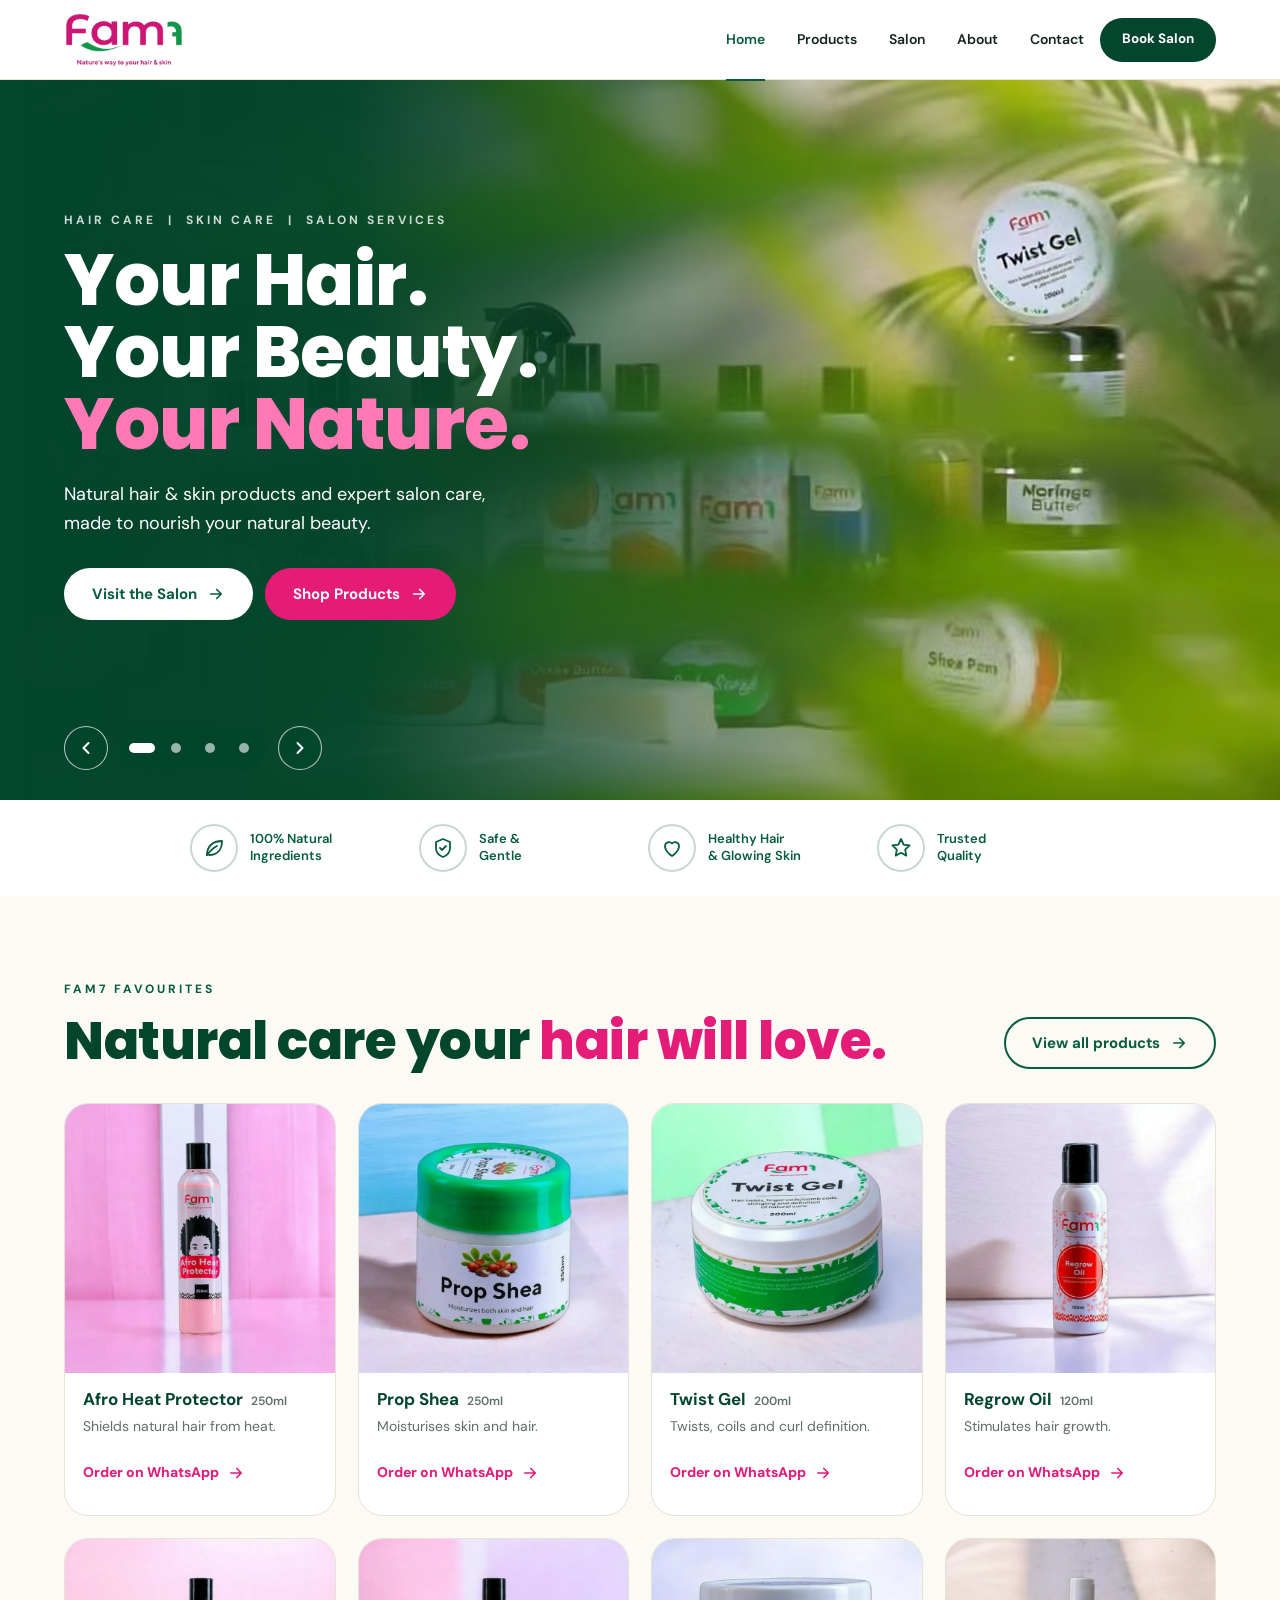
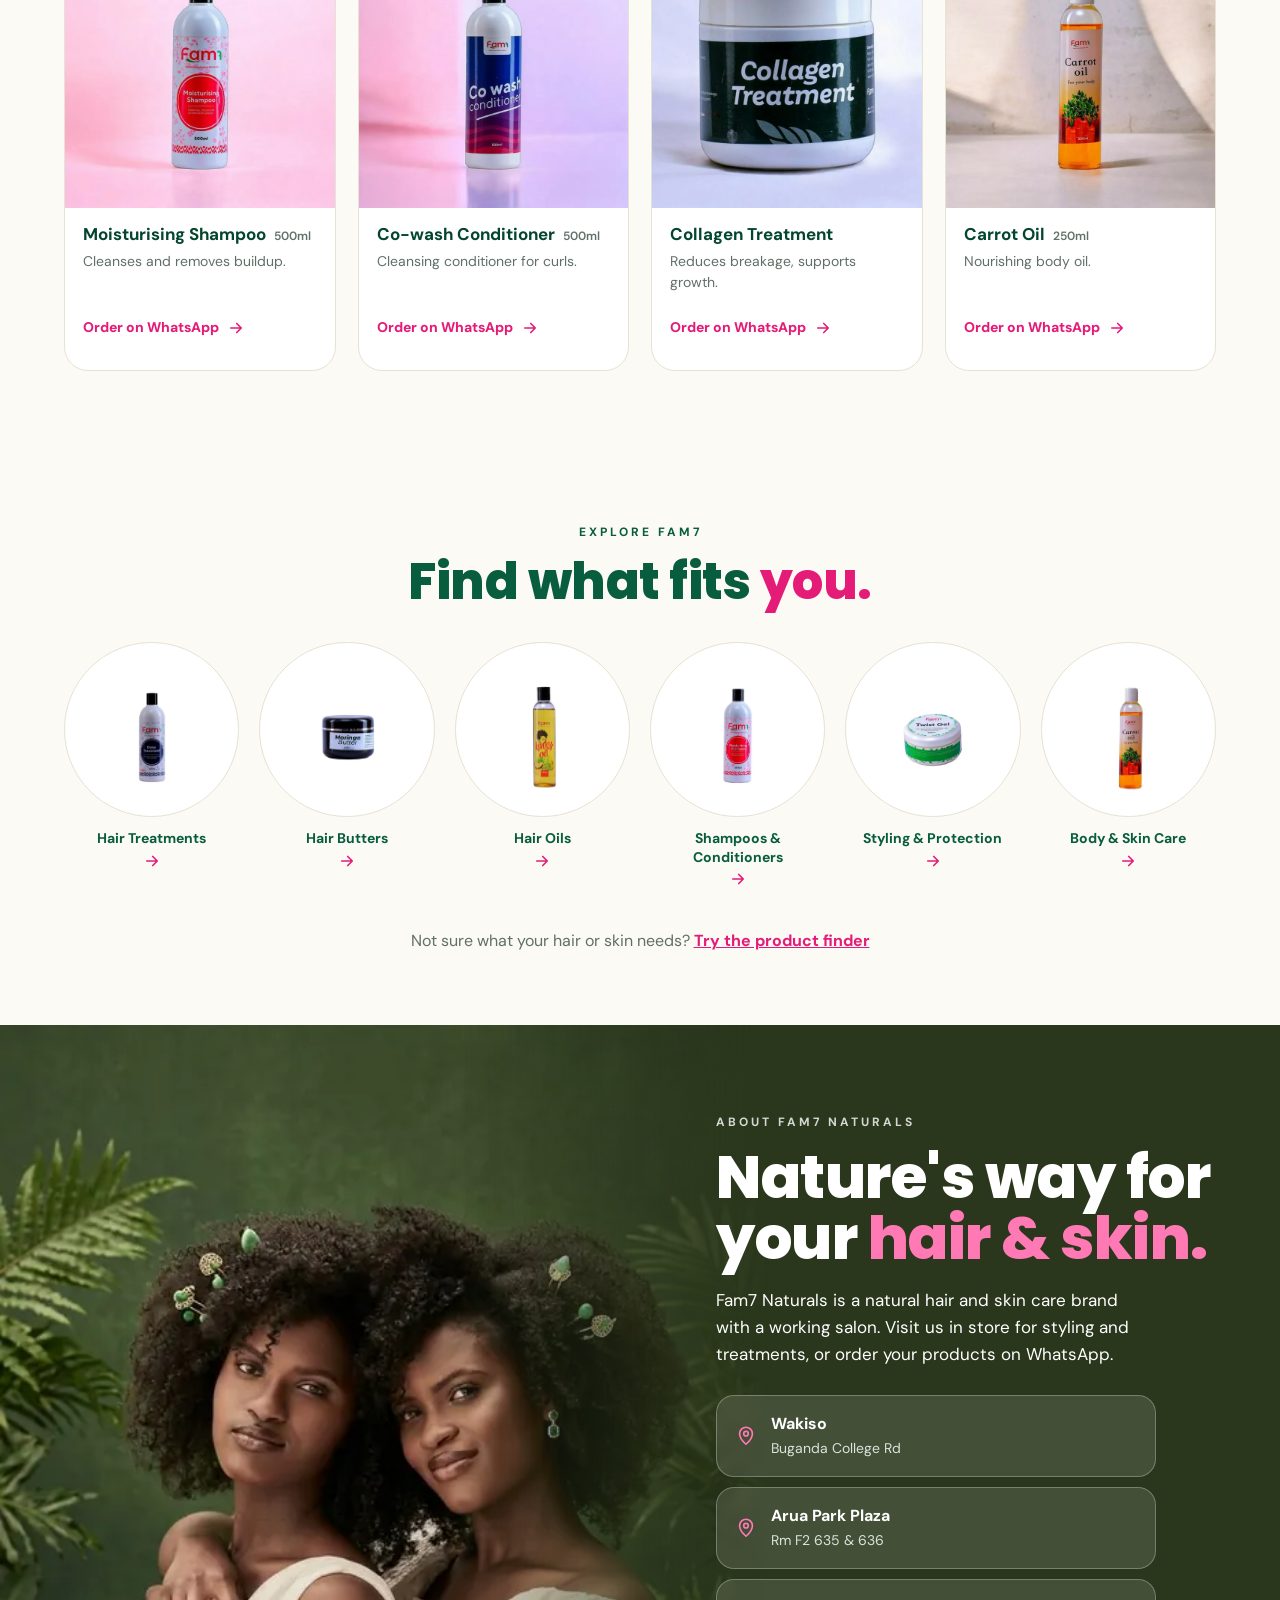
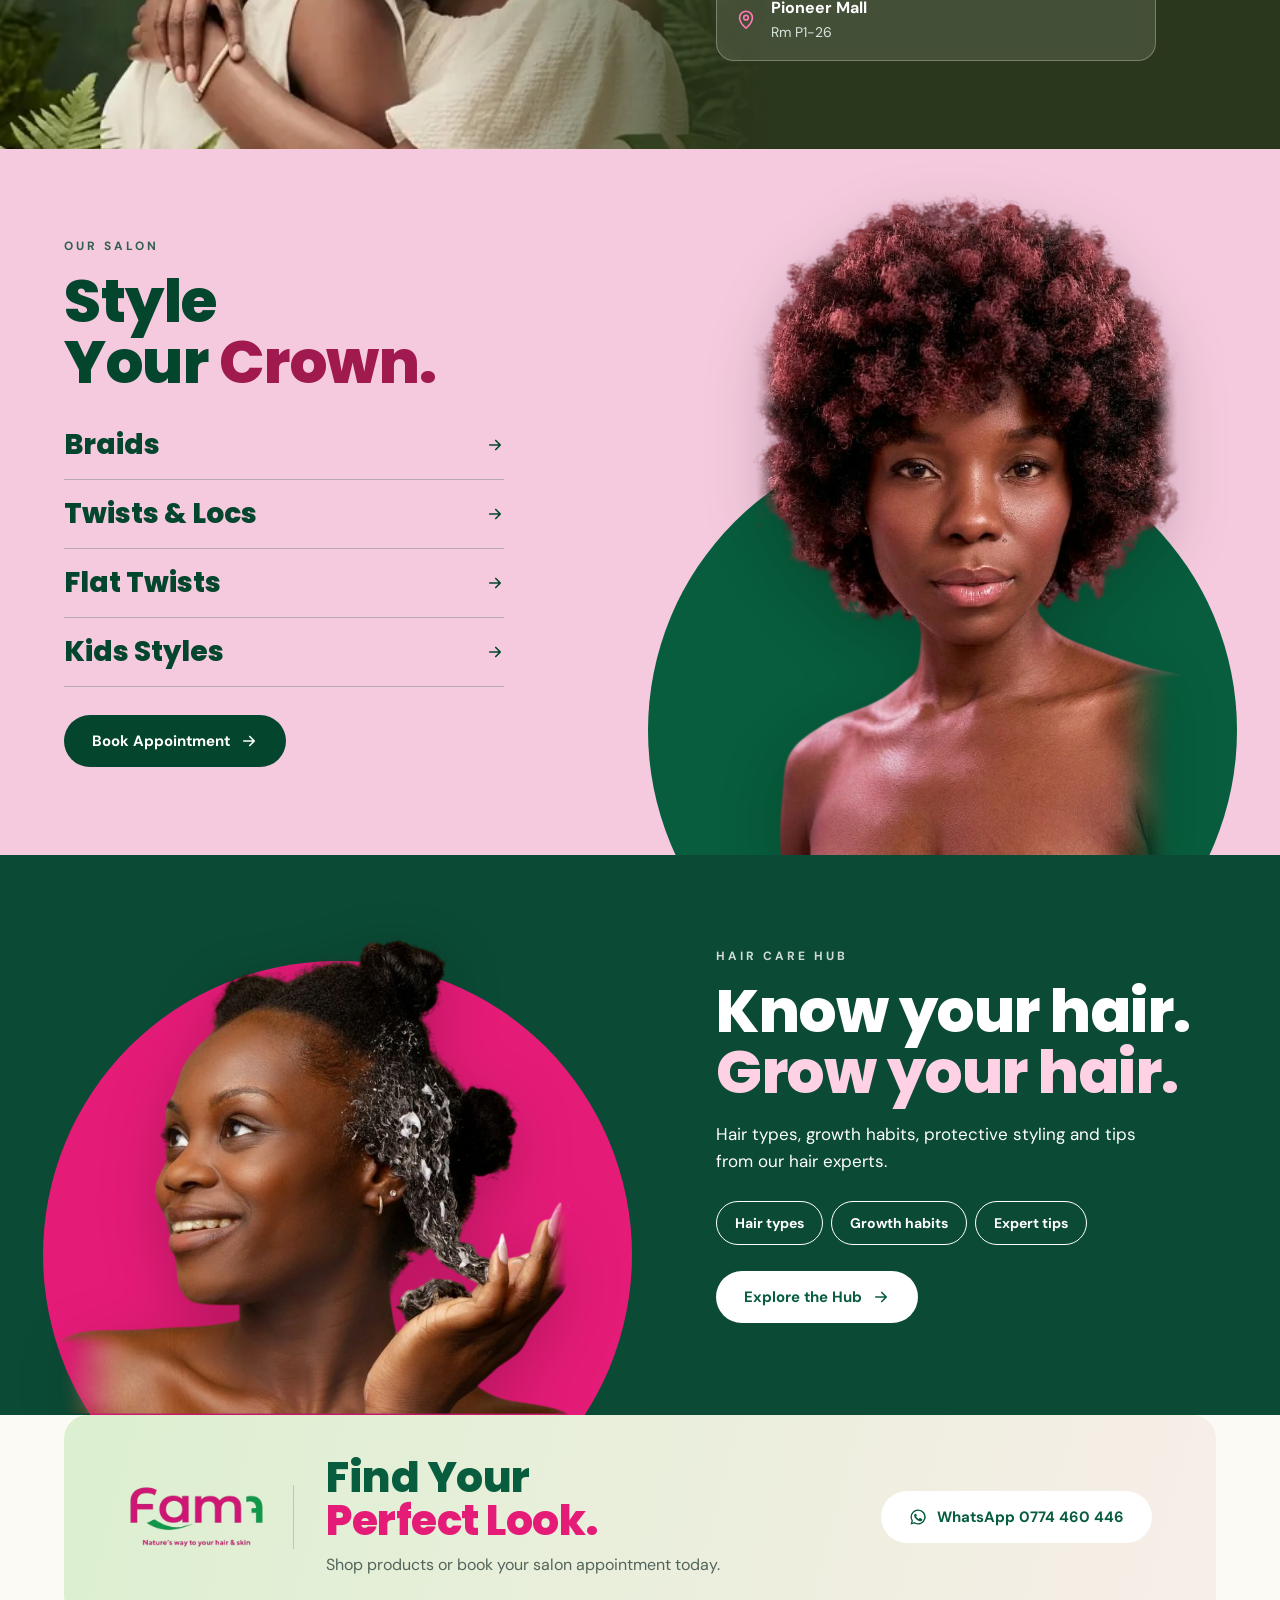
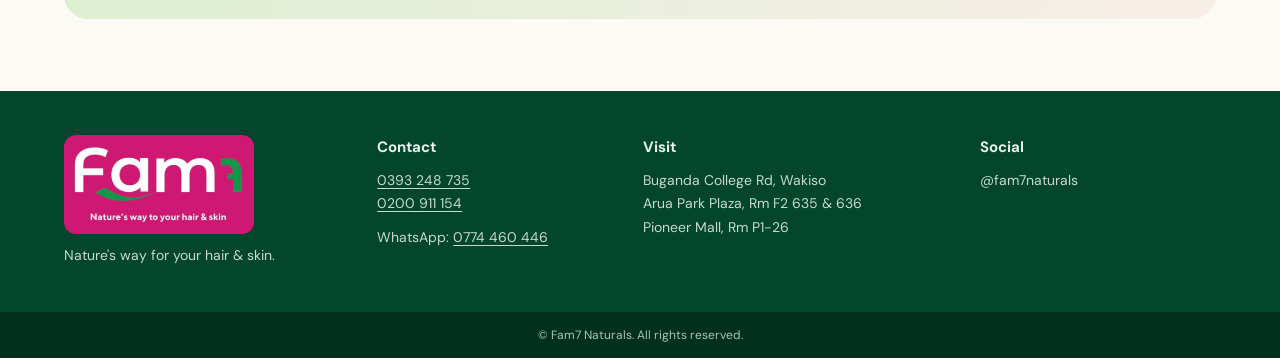
==== index.html @ 5c73b8ef "initial commit" ====
<!DOCTYPE html>
<html lang="en">
<head>
  <meta charset="UTF-8">
  <meta name="viewport" content="width=device-width, initial-scale=1">
  <meta name="description" content="Fam7 Naturals — natural hair and skin care products and expert salon services in Wakiso and Arua.">
  <meta name="theme-color" content="#075d3d">
  <title>Fam7 Naturals | Nature's way for your hair & skin</title>
  <link rel="icon" type="image/png" href="favicon.png">
  <link rel="apple-touch-icon" href="favicon.png">
  <link rel="preconnect" href="https://fonts.googleapis.com">
  <link rel="preconnect" href="https://fonts.gstatic.com" crossorigin>
  <link href="https://fonts.googleapis.com/css2?family=DM+Sans:wght@400;500;600;700&family=Poppins:wght@700;800&display=swap" rel="stylesheet">
  <link rel="stylesheet" href="style.css">
</head>
<body>
<header class="site-header">
  <a href="index.html" class="logo" aria-label="Fam7 Naturals home"><img src="logo.png" alt="Fam7 Naturals" class="header-logo-img" width="120" height="56"></a>
  <nav class="desktop-nav" aria-label="Main navigation"><a href="index.html" class="active" aria-current="page">Home</a><a href="products.html">Products</a><a href="index.html#salon">Salon</a><a href="index.html#about">About</a><a href="index.html#contact">Contact</a></nav>
  <div class="header-actions">
    <a href="https://wa.me/256774460446?text=Hello%20Fam7%20Naturals%2C%20I%20would%20like%20to%20book%20a%20salon%20appointment." class="btn btn-deep btn-sm book-btn" target="_blank" rel="noopener">Book Salon</a>
    <button class="menu-btn" id="menuBtn" aria-label="Open menu" aria-expanded="false" aria-controls="mobileNav"><span class="i-menu"><svg viewBox="0 0 24 24" width="26" height="26" fill="none" stroke="currentColor" stroke-width="2.2" stroke-linecap="round"><path d="M4 7h16M4 12h16M4 17h16"/></svg></span><span class="i-close"><svg viewBox="0 0 24 24" width="26" height="26" fill="none" stroke="currentColor" stroke-width="2.2" stroke-linecap="round"><path d="M6 6l12 12M18 6L6 18"/></svg></span></button>
  </div>
  <nav class="mobile-nav" id="mobileNav" aria-label="Mobile navigation" hidden><a href="index.html">Home</a><a href="products.html">Products</a><a href="index.html#salon">Salon</a><a href="index.html#about">About</a><a href="index.html#contact">Contact</a><a href="https://wa.me/256774460446?text=Hello%20Fam7%20Naturals%2C%20I%20would%20like%20to%20book%20a%20salon%20appointment." class="mobile-book" target="_blank" rel="noopener">Book an Appointment</a></nav>
</header>
<main>
  <section class="hero" id="home" aria-roledescription="carousel" aria-label="Fam7 Naturals highlights">
    <div class="slides" id="slides">
      <article class="slide s-green is-on" role="group" aria-roledescription="slide" aria-label="1 of 4: The Fam7 range">
        <div class="slide-copy"><p class="eyebrow">HAIR CARE &nbsp;|&nbsp; SKIN CARE &nbsp;|&nbsp; SALON SERVICES</p><h1>Your Hair.<br>Your Beauty.<br><em>Your Nature.</em></h1><p class="slide-text">Natural hair &amp; skin products and expert salon care, made to nourish your natural beauty.</p><div class="cta-row"><a href="#salon" class="btn btn-white">Visit the Salon <svg viewBox="0 0 24 24" width="18" height="18" fill="none" stroke="currentColor" stroke-width="2.2" stroke-linecap="round" stroke-linejoin="round"><path d="M5 12h14M13 6l6 6-6 6"/></svg></a><a href="products.html" class="btn btn-pink">Shop Products <svg viewBox="0 0 24 24" width="18" height="18" fill="none" stroke="currentColor" stroke-width="2.2" stroke-linecap="round" stroke-linejoin="round"><path d="M5 12h14M13 6l6 6-6 6"/></svg></a></div></div>
        <div class="slide-media"><img class="slide-poster" src="assets/hero/hero-lineup-poster.webp" alt="The Fam7 Naturals product range" width="1280" height="732" fetchpriority="high"><video id="heroVideo" muted playsinline preload="none" aria-hidden="true"><source src="assets/hero/hero-lineup.webm" type="video/webm"><source src="assets/hero/hero-lineup.mp4" type="video/mp4"></video></div></article>
      <article class="slide s-pink cut" role="group" aria-roledescription="slide" aria-label="2 of 4: Hair Care" aria-hidden="true">
        <div class="slide-art"><span class="slide-shape"></span><img class="slide-cut" style="--ar:.657" src="assets/hero/cut-heat-protector.webp" alt="Model holding the Fam7 Afro Heat Protector" width="657" height="1000" loading="lazy"></div>
        <div class="slide-copy"><p class="eyebrow">HAIR CARE</p><h2>Protect<br>every <em>curl.</em></h2><p class="slide-text">Heat protection, moisture and shine for your natural hair.</p><div class="cta-row"><a href="products.html#afro-heat-protector" class="btn btn-deep">Shop Hair Care <svg viewBox="0 0 24 24" width="18" height="18" fill="none" stroke="currentColor" stroke-width="2.2" stroke-linecap="round" stroke-linejoin="round"><path d="M5 12h14M13 6l6 6-6 6"/></svg></a><a href="#salon" class="btn btn-ghost">Visit the Salon</a></div></div></article>
      <article class="slide s-photo cut" role="group" aria-roledescription="slide" aria-label="3 of 4: Hair butters and gels" aria-hidden="true">
        <div class="slide-media"><img src="assets/hero/photo-coils.webp" alt="Model with twists holding Fam7 Prop Shea and Twist Gel" width="900" height="1349" loading="lazy"></div>
        <div class="slide-copy"><p class="eyebrow">HAIR BUTTERS &amp; GELS</p><h2>Natural coil<br><em>hydration.</em></h2><p class="slide-text">Prop Shea and Twist Gel for soft, defined, moisturised coils.</p><div class="cta-row"><a href="products.html#hair-butters" class="btn btn-deep">Shop Hair Butters <svg viewBox="0 0 24 24" width="18" height="18" fill="none" stroke="currentColor" stroke-width="2.2" stroke-linecap="round" stroke-linejoin="round"><path d="M5 12h14M13 6l6 6-6 6"/></svg></a><a href="products.html#finder" class="btn btn-ghost">Product Finder</a></div></div></article>
      <article class="slide s-berry cut" role="group" aria-roledescription="slide" aria-label="4 of 4: Salon services" aria-hidden="true">
        <div class="slide-art"><span class="slide-shape"></span><img class="slide-cut" style="--ar:.694" src="assets/hero/cut-braids.webp" alt="Model with beaded box braids" width="694" height="1000" loading="lazy"></div>
        <div class="slide-copy"><p class="eyebrow">SALON SERVICES</p><h2>Braids made<br>to turn <em>heads.</em></h2><p class="slide-text">Protective styles for every hair type, including styles for kids.</p><div class="cta-row"><a href="https://wa.me/256774460446?text=Hello%20Fam7%20Naturals%2C%20I%20would%20like%20to%20book%20a%20salon%20appointment." class="btn btn-white" target="_blank" rel="noopener">Book Appointment <svg viewBox="0 0 24 24" width="18" height="18" fill="none" stroke="currentColor" stroke-width="2.2" stroke-linecap="round" stroke-linejoin="round"><path d="M5 12h14M13 6l6 6-6 6"/></svg></a><a href="#salon" class="btn btn-ghost">See Services</a></div></div></article>
    </div>
    <div class="hero-ui">
      <button class="hero-arrow" id="heroPrev" aria-label="Previous slide"><svg viewBox="0 0 24 24" width="20" height="20" fill="none" stroke="currentColor" stroke-width="2.4" stroke-linecap="round" stroke-linejoin="round"><path d="M15 6l-6 6 6 6"/></svg></button>
      <div class="hero-dots" id="heroDots"></div>
      <button class="hero-arrow" id="heroNext" aria-label="Next slide"><svg viewBox="0 0 24 24" width="20" height="20" fill="none" stroke="currentColor" stroke-width="2.4" stroke-linecap="round" stroke-linejoin="round"><path d="M9 6l6 6-6 6"/></svg></button>
    </div>
  </section>

  <section class="trust-strip" aria-label="Why Fam7"><div class="trust-row">
        <div><span><svg viewBox="0 0 24 24" width="24" height="24" fill="none" stroke="currentColor" stroke-width="1.8" stroke-linecap="round" stroke-linejoin="round"><path d="M5 19c0-8 5-14 15-14 0 9-5 14-13 14"/><path d="M5 19c3-4 6-7 10-9"/></svg></span><small>100% Natural<br>Ingredients</small></div>
        <div><span><svg viewBox="0 0 24 24" width="24" height="24" fill="none" stroke="currentColor" stroke-width="1.8" stroke-linecap="round" stroke-linejoin="round"><path d="M12 3l7 3v6c0 4.500-3 7.500-7 9-4-1.500-7-4.500-7-9V6z"/><path d="M9 12l2 2 4-4"/></svg></span><small>Safe &amp;<br>Gentle</small></div>
        <div><span><svg viewBox="0 0 24 24" width="24" height="24" fill="none" stroke="currentColor" stroke-width="1.8" stroke-linecap="round" stroke-linejoin="round"><path d="M12 20s-7-4.500-7-10a4 4 0 0 1 7-2.500A4 4 0 0 1 19 10c0 5.500-7 10-7 10z"/></svg></span><small>Healthy Hair<br>&amp; Glowing Skin</small></div>
        <div><span><svg viewBox="0 0 24 24" width="24" height="24" fill="none" stroke="currentColor" stroke-width="1.8" stroke-linecap="round" stroke-linejoin="round"><path d="M12 3l2.600 5.600 6 .8-4.400 4.200 1.100 6L12 16.700 6.700 19.600l1.100-6L3.400 9.400l6-.8z"/></svg></span><small>Trusted<br>Quality</small></div>
      </div></section>

  <section class="favs" id="favourites" aria-label="Fam7 favourites">
    <div class="favs-head"><div><p class="eyebrow">FAM7 FAVOURITES</p><h2>Natural care your <em>hair will love.</em></h2></div><a class="btn btn-outline" href="products.html">View all products <svg viewBox="0 0 24 24" width="18" height="18" fill="none" stroke="currentColor" stroke-width="2.2" stroke-linecap="round" stroke-linejoin="round"><path d="M5 12h14M13 6l6 6-6 6"/></svg></a></div>
    <div class="fav-grid"><article class="fav"><a class="fav-img" href="products.html#afro-heat-protector"><img src="assets/shop/heat-protector.webp" alt="Afro Heat Protector" width="720" height="720" loading="lazy"></a><div class="fav-body"><h3>Afro Heat Protector <small>250ml</small></h3><p>Shields natural hair from heat.</p><a class="fav-order" href="https://wa.me/256774460446?text=Hello%20Fam7%20Naturals%2C%20I%20would%20like%20to%20order%20the%20Afro%20Heat%20Protector." target="_blank" rel="noopener">Order on WhatsApp <svg viewBox="0 0 24 24" width="18" height="18" fill="none" stroke="currentColor" stroke-width="2.2" stroke-linecap="round" stroke-linejoin="round"><path d="M5 12h14M13 6l6 6-6 6"/></svg></a></div></article><article class="fav"><a class="fav-img" href="products.html#prop-shea"><img src="assets/shop/prop-shea.webp" alt="Prop Shea" width="720" height="720" loading="lazy"></a><div class="fav-body"><h3>Prop Shea <small>250ml</small></h3><p>Moisturises skin and hair.</p><a class="fav-order" href="https://wa.me/256774460446?text=Hello%20Fam7%20Naturals%2C%20I%20would%20like%20to%20order%20the%20Prop%20Shea." target="_blank" rel="noopener">Order on WhatsApp <svg viewBox="0 0 24 24" width="18" height="18" fill="none" stroke="currentColor" stroke-width="2.2" stroke-linecap="round" stroke-linejoin="round"><path d="M5 12h14M13 6l6 6-6 6"/></svg></a></div></article><article class="fav"><a class="fav-img" href="products.html#twist-gel"><img src="assets/shop/twist-gel.webp" alt="Twist Gel" width="720" height="720" loading="lazy"></a><div class="fav-body"><h3>Twist Gel <small>200ml</small></h3><p>Twists, coils and curl definition.</p><a class="fav-order" href="https://wa.me/256774460446?text=Hello%20Fam7%20Naturals%2C%20I%20would%20like%20to%20order%20the%20Twist%20Gel." target="_blank" rel="noopener">Order on WhatsApp <svg viewBox="0 0 24 24" width="18" height="18" fill="none" stroke="currentColor" stroke-width="2.2" stroke-linecap="round" stroke-linejoin="round"><path d="M5 12h14M13 6l6 6-6 6"/></svg></a></div></article><article class="fav"><a class="fav-img" href="products.html#regrow-oil"><img src="assets/shop/regrow-oil.webp" alt="Regrow Oil" width="720" height="720" loading="lazy"></a><div class="fav-body"><h3>Regrow Oil <small>120ml</small></h3><p>Stimulates hair growth.</p><a class="fav-order" href="https://wa.me/256774460446?text=Hello%20Fam7%20Naturals%2C%20I%20would%20like%20to%20order%20the%20Regrow%20Oil." target="_blank" rel="noopener">Order on WhatsApp <svg viewBox="0 0 24 24" width="18" height="18" fill="none" stroke="currentColor" stroke-width="2.2" stroke-linecap="round" stroke-linejoin="round"><path d="M5 12h14M13 6l6 6-6 6"/></svg></a></div></article><article class="fav"><a class="fav-img" href="products.html#moisturising-shampoo"><img src="assets/shop/moisturising-shampoo.webp" alt="Moisturising Shampoo" width="720" height="720" loading="lazy"></a><div class="fav-body"><h3>Moisturising Shampoo <small>500ml</small></h3><p>Cleanses and removes buildup.</p><a class="fav-order" href="https://wa.me/256774460446?text=Hello%20Fam7%20Naturals%2C%20I%20would%20like%20to%20order%20the%20Moisturising%20Shampoo." target="_blank" rel="noopener">Order on WhatsApp <svg viewBox="0 0 24 24" width="18" height="18" fill="none" stroke="currentColor" stroke-width="2.2" stroke-linecap="round" stroke-linejoin="round"><path d="M5 12h14M13 6l6 6-6 6"/></svg></a></div></article><article class="fav"><a class="fav-img" href="products.html#cowash-conditioner"><img src="assets/shop/cowash-conditioner.webp" alt="Co-wash Conditioner" width="720" height="720" loading="lazy"></a><div class="fav-body"><h3>Co-wash Conditioner <small>500ml</small></h3><p>Cleansing conditioner for curls.</p><a class="fav-order" href="https://wa.me/256774460446?text=Hello%20Fam7%20Naturals%2C%20I%20would%20like%20to%20order%20the%20Co-wash%20Conditioner." target="_blank" rel="noopener">Order on WhatsApp <svg viewBox="0 0 24 24" width="18" height="18" fill="none" stroke="currentColor" stroke-width="2.2" stroke-linecap="round" stroke-linejoin="round"><path d="M5 12h14M13 6l6 6-6 6"/></svg></a></div></article><article class="fav"><a class="fav-img" href="products.html#collagen-treatment"><img src="assets/shop/collagen-treatment.webp" alt="Collagen Treatment" width="720" height="720" loading="lazy"></a><div class="fav-body"><h3>Collagen Treatment</h3><p>Reduces breakage, supports growth.</p><a class="fav-order" href="https://wa.me/256774460446?text=Hello%20Fam7%20Naturals%2C%20I%20would%20like%20to%20order%20the%20Collagen%20Treatment." target="_blank" rel="noopener">Order on WhatsApp <svg viewBox="0 0 24 24" width="18" height="18" fill="none" stroke="currentColor" stroke-width="2.2" stroke-linecap="round" stroke-linejoin="round"><path d="M5 12h14M13 6l6 6-6 6"/></svg></a></div></article><article class="fav"><a class="fav-img" href="products.html#carrot-oil"><img src="assets/shop/carrot-oil.webp" alt="Carrot Oil" width="720" height="720" loading="lazy"></a><div class="fav-body"><h3>Carrot Oil <small>250ml</small></h3><p>Nourishing body oil.</p><a class="fav-order" href="https://wa.me/256774460446?text=Hello%20Fam7%20Naturals%2C%20I%20would%20like%20to%20order%20the%20Carrot%20Oil." target="_blank" rel="noopener">Order on WhatsApp <svg viewBox="0 0 24 24" width="18" height="18" fill="none" stroke="currentColor" stroke-width="2.2" stroke-linecap="round" stroke-linejoin="round"><path d="M5 12h14M13 6l6 6-6 6"/></svg></a></div></article></div>
  </section>

  <section class="categories section" id="categories">
    <div class="section-heading">
      <p class="eyebrow">EXPLORE FAM7</p>
      <h2>Find what fits <em>you.</em></h2>
    </div>
    <div class="category-grid"><a class="category-card" href="products.html#hair-treatments"><span class="cat-img"><img src="assets/products/deep-treatment.webp" alt="" loading="lazy" width="200" height="200"></span><span class="cat-name">Hair Treatments</span><b><svg viewBox="0 0 24 24" width="18" height="18" fill="none" stroke="currentColor" stroke-width="2.2" stroke-linecap="round" stroke-linejoin="round"><path d="M5 12h14M13 6l6 6-6 6"/></svg></b></a><a class="category-card" href="products.html#hair-butters"><span class="cat-img"><img src="assets/products/moringa-butter.webp" alt="" loading="lazy" width="200" height="200"></span><span class="cat-name">Hair Butters</span><b><svg viewBox="0 0 24 24" width="18" height="18" fill="none" stroke="currentColor" stroke-width="2.2" stroke-linecap="round" stroke-linejoin="round"><path d="M5 12h14M13 6l6 6-6 6"/></svg></b></a><a class="category-card" href="products.html#hair-oils"><span class="cat-img"><img src="assets/products/kinky-oil.webp" alt="" loading="lazy" width="200" height="200"></span><span class="cat-name">Hair Oils</span><b><svg viewBox="0 0 24 24" width="18" height="18" fill="none" stroke="currentColor" stroke-width="2.2" stroke-linecap="round" stroke-linejoin="round"><path d="M5 12h14M13 6l6 6-6 6"/></svg></b></a><a class="category-card" href="products.html#hair-wash"><span class="cat-img"><img src="assets/products/moisturising-shampoo.webp" alt="" loading="lazy" width="200" height="200"></span><span class="cat-name">Shampoos &amp; Conditioners</span><b><svg viewBox="0 0 24 24" width="18" height="18" fill="none" stroke="currentColor" stroke-width="2.2" stroke-linecap="round" stroke-linejoin="round"><path d="M5 12h14M13 6l6 6-6 6"/></svg></b></a><a class="category-card" href="products.html#hair-styling"><span class="cat-img"><img src="assets/products/twist-gel.webp" alt="" loading="lazy" width="200" height="200"></span><span class="cat-name">Styling &amp; Protection</span><b><svg viewBox="0 0 24 24" width="18" height="18" fill="none" stroke="currentColor" stroke-width="2.2" stroke-linecap="round" stroke-linejoin="round"><path d="M5 12h14M13 6l6 6-6 6"/></svg></b></a><a class="category-card" href="products.html#skin"><span class="cat-img"><img src="assets/products/carrot-oil.webp" alt="" loading="lazy" width="200" height="200"></span><span class="cat-name">Body &amp; Skin Care</span><b><svg viewBox="0 0 24 24" width="18" height="18" fill="none" stroke="currentColor" stroke-width="2.2" stroke-linecap="round" stroke-linejoin="round"><path d="M5 12h14M13 6l6 6-6 6"/></svg></b></a></div>
    <p class="finder-hint">Not sure what your hair or skin needs? <a href="products.html#finder">Try the product finder</a></p>
  </section>

  <section class="band flip b-about" id="about" aria-label="About Fam7">
    <img class="band-img" src="assets/photos/twins-ferns.webp" alt="Two models among green leaves" width="560" height="918" loading="lazy">
    <div class="band-copy"><p class="eyebrow">ABOUT FAM7 NATURALS</p><h2>Nature's way for your <em>hair &amp; skin.</em></h2><p>Fam7 Naturals is a natural hair and skin care brand with a working salon. Visit us in store for styling and treatments, or order your products on WhatsApp.</p>
      <div class="branches on-dark" id="locations"><div class="branch"><i><svg viewBox="0 0 24 24" width="22" height="22" fill="none" stroke="currentColor" stroke-width="1.8" stroke-linecap="round" stroke-linejoin="round"><path d="M12 21s7-6.100 7-11.500A7 7 0 0 0 5 9.500C5 14.900 12 21 12 21z"/><circle cx="12" cy="9.500" r="2.500"/></svg></i><div><strong>Wakiso</strong><span>Buganda College Rd</span></div></div><div class="branch"><i><svg viewBox="0 0 24 24" width="22" height="22" fill="none" stroke="currentColor" stroke-width="1.8" stroke-linecap="round" stroke-linejoin="round"><path d="M12 21s7-6.100 7-11.500A7 7 0 0 0 5 9.500C5 14.900 12 21 12 21z"/><circle cx="12" cy="9.500" r="2.500"/></svg></i><div><strong>Arua Park Plaza</strong><span>Rm F2 635 &amp; 636</span></div></div><div class="branch"><i><svg viewBox="0 0 24 24" width="22" height="22" fill="none" stroke="currentColor" stroke-width="1.8" stroke-linecap="round" stroke-linejoin="round"><path d="M12 21s7-6.100 7-11.500A7 7 0 0 0 5 9.500C5 14.900 12 21 12 21z"/><circle cx="12" cy="9.500" r="2.500"/></svg></i><div><strong>Pioneer Mall</strong><span>Rm P1-26</span></div></div></div></div>
  </section>

  <section class="band b-salon cutband" id="salon" aria-label="Salon services">
    <div class="band-art"><span class="band-shape" style="--shape:#075d3d"></span><img class="band-cut" src="assets/photos/cut-maroon-afro.webp" alt="Model with a coloured afro" width="577" height="900" loading="lazy"></div>
    <div class="band-copy"><p class="eyebrow">OUR SALON</p><h2>Style<br>Your <em>Crown.</em></h2>
      <ul class="salon-list"><li><a href="https://wa.me/256774460446?text=Hello%20Fam7%20Naturals%2C%20I%20would%20like%20to%20book%20braids." target="_blank" rel="noopener">Braids <svg viewBox="0 0 24 24" width="18" height="18" fill="none" stroke="currentColor" stroke-width="2.2" stroke-linecap="round" stroke-linejoin="round"><path d="M5 12h14M13 6l6 6-6 6"/></svg></a></li><li><a href="https://wa.me/256774460446?text=Hello%20Fam7%20Naturals%2C%20I%20would%20like%20to%20book%20twists%20or%20locs." target="_blank" rel="noopener">Twists &amp; Locs <svg viewBox="0 0 24 24" width="18" height="18" fill="none" stroke="currentColor" stroke-width="2.2" stroke-linecap="round" stroke-linejoin="round"><path d="M5 12h14M13 6l6 6-6 6"/></svg></a></li><li><a href="https://wa.me/256774460446?text=Hello%20Fam7%20Naturals%2C%20I%20would%20like%20to%20book%20flat%20twists." target="_blank" rel="noopener">Flat Twists <svg viewBox="0 0 24 24" width="18" height="18" fill="none" stroke="currentColor" stroke-width="2.2" stroke-linecap="round" stroke-linejoin="round"><path d="M5 12h14M13 6l6 6-6 6"/></svg></a></li><li><a href="https://wa.me/256774460446?text=Hello%20Fam7%20Naturals%2C%20I%20would%20like%20to%20book%20a%20kids%20style." target="_blank" rel="noopener">Kids Styles <svg viewBox="0 0 24 24" width="18" height="18" fill="none" stroke="currentColor" stroke-width="2.2" stroke-linecap="round" stroke-linejoin="round"><path d="M5 12h14M13 6l6 6-6 6"/></svg></a></li></ul>
      <a href="https://wa.me/256774460446?text=Hello%20Fam7%20Naturals%2C%20I%20would%20like%20to%20book%20a%20salon%20appointment." class="btn btn-deep" target="_blank" rel="noopener">Book Appointment <svg viewBox="0 0 24 24" width="18" height="18" fill="none" stroke="currentColor" stroke-width="2.2" stroke-linecap="round" stroke-linejoin="round"><path d="M5 12h14M13 6l6 6-6 6"/></svg></a></div>
  </section>

  <section class="band flip b-hub cutband" aria-label="Hair Care Hub">
    <div class="band-art"><span class="band-shape" style="--shape:#e51b78"></span><img class="band-cut" src="assets/photos/cut-foam.webp" alt="Model washing her natural hair" width="847" height="800" loading="lazy"></div>
    <div class="band-copy"><p class="eyebrow">HAIR CARE HUB</p><h2>Know your hair.<br><em>Grow your hair.</em></h2><p>Hair types, growth habits, protective styling and tips from our hair experts.</p>
      <div class="chips"><a href="hair-care-hub.html">Hair types</a><a href="hair-care-hub.html">Growth habits</a><a href="hair-care-hub.html">Expert tips</a></div>
      <a href="hair-care-hub.html" class="btn btn-white">Explore the Hub <svg viewBox="0 0 24 24" width="18" height="18" fill="none" stroke="currentColor" stroke-width="2.2" stroke-linecap="round" stroke-linejoin="round"><path d="M5 12h14M13 6l6 6-6 6"/></svg></a></div>
  </section>

  <section class="booking-banner" id="booking">
    <div class="banner-logo"><img src="logo.png" alt="Fam7 Naturals" class="banner-logo-img" loading="lazy" width="137" height="64"></div>
    <div class="banner-copy">
      <h2>Find Your<br><em>Perfect Look.</em></h2>
      <p>Shop products or book your salon appointment today.</p>
    </div>
    <a class="btn btn-white" href="https://wa.me/256774460446?text=Hello%20Fam7%20Naturals%2C%20I%20would%20like%20to%20order%20some%20products." target="_blank" rel="noopener"><svg viewBox="0 0 24 24" width="18" height="18" fill="currentColor"><path d="M12 2a10 10 0 0 0-8.6 15l-1.4 5 5.2-1.4A10 10 0 1 0 12 2zm0 18.2a8.2 8.2 0 0 1-4.2-1.2l-.3-.2-3 .8.8-2.9-.2-.3A8.2 8.2 0 1 1 12 20.200zm4.500-6.100c-.2-.1-1.500-.7-1.700-.8-.2-.1-.4-.1-.6.100l-.8 1c-.1.200-.3.200-.5.100a6.700 6.700 0 0 1-3.300-2.900c-.2-.4.200-.4.700-1.300.1-.2 0-.3 0-.5l-.8-1.800c-.2-.5-.4-.4-.6-.4h-.5a1 1 0 0 0-.7.300 3 3 0 0 0-.9 2.200 5.200 5.200 0 0 0 1.100 2.800 11.900 11.900 0 0 0 4.600 4c1.700.7 2.400.8 3.200.7a2.700 2.700 0 0 0 1.800-1.300 2.200 2.200 0 0 0 .2-1.300c-.1-.1-.3-.2-.5-.3z"/></svg> WhatsApp 0774 460 446</a>
  </section>
</main>
<footer id="contact">
  <div class="foot-brand">
    <img src="logo-pink.png" alt="Fam7 Naturals" class="footer-logo-img" width="211" height="110">
    <p>Nature's way for your hair &amp; skin.</p>
  </div>
  <div>
    <strong>Contact</strong>
    <p><a href="tel:+256393248735">0393 248 735</a><br><a href="tel:+256200911154">0200 911 154</a></p>
    <p>WhatsApp: <a href="https://wa.me/256774460446?text=Hello%20Fam7%20Naturals%2C%20I%20would%20like%20to%20order%20some%20products." target="_blank" rel="noopener">0774 460 446</a></p>
  </div>
  <div>
    <strong>Visit</strong>
    <p>Buganda College Rd, Wakiso<br>Arua Park Plaza, Rm F2 635 &amp; 636<br>Pioneer Mall, Rm P1-26</p>
  </div>
  <div>
    <strong>Social</strong>
    <p>@fam7naturals</p>
  </div>
</footer>
<div class="copy">&copy; Fam7 Naturals. All rights reserved.</div>
<script src="script.js"></script>
</body>
</html>
---- style.css ----
:root{
  --green:#075d3d;--deep:#03452d;--pink:#e51b78;--cream:#fbfaf4;--soft:#f1eee3;
  --text:#14251e;--muted:#617067;--white:#fff;--line:#e6e2d4;
  --radius:24px;--hdr:80px;--pad:5%;
}
*,*::before,*::after{box-sizing:border-box;margin:0;padding:0}
html{-webkit-text-size-adjust:100%;text-size-adjust:100%;overflow-x:hidden;scroll-padding-top:calc(var(--hdr) + 12px)}
body{font-family:"DM Sans",system-ui,-apple-system,"Segoe UI",Roboto,sans-serif;background:var(--cream);color:var(--text);line-height:1.5;overflow-x:hidden;min-width:320px;width:100%}
img{display:block;max-width:100%;height:auto}
a{text-decoration:none;color:inherit}
button,input{font:inherit;color:inherit}
[hidden]{display:none!important}
h1,h2,h3{overflow-wrap:break-word}

/* Header */
.site-header{height:var(--hdr);background:#fff;display:flex;align-items:center;justify-content:space-between;gap:16px;padding:0 var(--pad);position:sticky;top:0;z-index:50;border-bottom:1px solid var(--line)}
.logo{display:flex;align-items:center;flex-shrink:0}
.header-logo-img{height:56px;width:auto;max-width:none}
.desktop-nav{display:flex;gap:32px;margin-left:auto}
.desktop-nav a{font-size:14px;font-weight:600;line-height:var(--hdr);border-bottom:2px solid transparent}
.desktop-nav a:hover,.desktop-nav a.active{border-color:var(--green);color:var(--green)}
.header-actions{display:flex;align-items:center;gap:12px}
.menu-btn{display:none;border:0;background:none;cursor:pointer;width:44px;height:44px;place-items:center;color:var(--deep)}
.menu-btn .i-close{display:none}
.menu-btn[aria-expanded="true"] .i-close{display:block}
.menu-btn[aria-expanded="true"] .i-menu{display:none}
.mobile-nav{position:absolute;top:100%;left:0;right:0;background:#fff;flex-direction:column;padding:8px 20px 20px;border-bottom:1px solid var(--line);box-shadow:0 14px 24px rgba(0,0,0,.08)}
.mobile-nav:not([hidden]){display:flex}
.mobile-nav a{padding:15px 4px;border-bottom:1px solid #eee;font-weight:600}
.mobile-nav .mobile-book{color:#fff;background:var(--deep);text-align:center;border-radius:999px;margin-top:14px;border:0}

/* Buttons (one system, used everywhere) */
.btn{display:inline-flex;align-items:center;justify-content:center;gap:10px;min-height:52px;padding:0 26px;border-radius:999px;font-weight:700;font-size:15px;line-height:1.2;border:2px solid transparent;cursor:pointer;text-align:center;white-space:nowrap}
.btn svg{flex-shrink:0}
.btn-sm{min-height:44px;padding:0 20px;font-size:13.5px}
.btn-pink{background:var(--pink);color:#fff}
.btn-deep{background:var(--deep);color:#fff}
.btn-white{background:#fff;color:var(--green)}
.btn-outline{border-color:var(--green);color:var(--green);background:transparent}
.btn-ghost{background:transparent;color:var(--green);border-color:var(--line)}
.btn-pink:hover{background:#cc1469}.btn-deep:hover{background:#022e1e}.btn-outline:hover{background:var(--green);color:#fff}.btn-ghost:hover{border-color:var(--green)}
.btn:focus-visible,.opt:focus-visible,.seg-btn:focus-visible,.cat-scroll a:focus-visible,a:focus-visible{outline:3px solid var(--pink);outline-offset:2px}

/* Type */
.eyebrow{font-size:12px;letter-spacing:3px;color:var(--green);font-weight:700;margin-bottom:16px}
h1,h2{font-family:"Poppins",system-ui,sans-serif;font-weight:800;line-height:1.02;letter-spacing:-.5px;color:var(--green)}
h1 em,h2 em{color:var(--pink);font-style:normal}
.pill{display:inline-block;padding:9px 16px;border-radius:999px;font-size:11px;font-weight:800;letter-spacing:1px}
.pill.pink{background:var(--pink);color:#fff}.pill.green{background:var(--green);color:#fff}

/* Hero */
.hero{display:grid;grid-template-columns:minmax(0,1fr) minmax(0,1fr);background:#f4f4e9}
.hero-copy{padding:72px var(--pad) 64px;display:flex;flex-direction:column;justify-content:center;min-width:0}
.hero h1{font-size:clamp(34px,10vw,70px)}
.hero-text{font-size:17px;line-height:1.6;max-width:520px;color:#45564d;margin:22px 0}
.trust-row{display:grid;grid-template-columns:repeat(4,minmax(0,1fr));gap:10px;max-width:440px;margin:6px 0 28px}
.trust-row div{text-align:center}
.trust-row span{width:50px;height:50px;border:2px solid #cbd7cd;border-radius:50%;display:grid;place-items:center;margin:0 auto 8px;color:var(--green)}
.trust-row small{font-size:11px;line-height:1.3;display:block;color:#496056}
.cta-row{display:flex;flex-wrap:wrap;gap:12px}
.hero-visual{position:relative;background:#dce8d5;display:grid;place-items:center;padding:48px 6%;min-height:460px;min-width:0}
.hero-visual>img{width:100%;max-width:560px;filter:drop-shadow(0 14px 18px rgba(3,69,45,.18))}
.hero-script{position:absolute;right:6%;top:9%;color:var(--deep);font-family:"Poppins",sans-serif;font-weight:800;font-size:28px;line-height:1.05;transform:rotate(-7deg)}

/* Sections */
.section{padding:72px var(--pad)}
.feature-grid{display:grid;grid-template-columns:minmax(0,1fr) minmax(0,1fr);gap:24px}
.feature-card{border-radius:var(--radius);overflow:hidden;display:grid;grid-template-columns:minmax(0,1fr) minmax(0,1fr);align-items:center;gap:20px;padding:40px;min-height:380px}
.product-feature{background:#e8efe0}.salon-feature{background:#efeae0}
.feature-card h2{font-size:clamp(32px,4vw,46px);margin:16px 0}
.feature-card p{color:#52645b;margin-bottom:22px}
.fc-text{min-width:0}
.fc-media img{width:100%;max-height:300px;object-fit:contain;border-radius:16px}
.services{list-style:none;display:flex;flex-wrap:wrap;gap:10px;align-content:center}
.services li{background:#fff;color:var(--green);font-weight:700;font-size:14px;padding:12px 18px;border-radius:999px;border:1px solid #e0dac8}
.section-heading{text-align:center;margin-bottom:34px}
.section-heading h2{font-size:clamp(32px,6vw,50px)}
.category-grid{display:grid;grid-template-columns:repeat(6,minmax(0,1fr));gap:20px}
.category-card{text-align:center;display:block}
.cat-img{display:block;aspect-ratio:1;border-radius:50%;background:#fff;border:1px solid var(--line);overflow:hidden;margin-bottom:12px}
.cat-img img{width:100%;height:100%;object-fit:contain;padding:8%}
.cat-name{display:block;font-weight:700;font-size:14px;color:var(--green);line-height:1.3}
.category-card b{display:inline-block;color:var(--pink);margin-top:4px}
.category-card:hover .cat-name{color:var(--pink)}
.finder-hint{text-align:center;margin-top:34px;color:var(--muted)}
.finder-hint a{color:var(--pink);font-weight:700;text-decoration:underline}
.about{display:grid;grid-template-columns:minmax(0,1.2fr) minmax(0,1fr);gap:40px;align-items:center;background:var(--soft)}
.about h2{font-size:clamp(30px,4.5vw,44px);margin-bottom:16px}
.about-box p:last-child{color:#52645b;max-width:520px}
.branches{display:grid;gap:12px}
.branch{display:flex;align-items:center;gap:14px;background:#fff;border-radius:18px;padding:16px 18px;border:1px solid var(--line)}
.branch i{color:var(--pink);display:grid;flex-shrink:0}
.branch strong{display:block;color:var(--green)}
.branch span{font-size:14px;color:var(--muted)}

/* Banner */
.booking-banner{margin:0 var(--pad) 72px;border-radius:var(--radius);padding:42px 5%;background:linear-gradient(105deg,#dcefd0,#f8eee8);display:grid;grid-template-columns:auto minmax(0,1fr) auto;align-items:center;gap:32px}
.about+.booking-banner{margin-top:72px}
.page-products .booking-banner{margin-top:24px}
.banner-logo{border-right:1px solid #b8c9ba;padding-right:28px}
.banner-logo-img{height:64px;width:auto;max-width:none}
.booking-banner h2{font-size:clamp(30px,4vw,42px)}
.booking-banner p{color:#52645b;margin-top:10px}

/* Footer */
footer{background:var(--deep);color:#e8f4eb;padding:44px var(--pad);display:grid;grid-template-columns:1.2fr 1fr 1.3fr 1fr;gap:30px}
footer strong{font-size:15px}
footer p{font-size:14px;opacity:.85;margin-top:10px;line-height:1.7}
footer a{text-decoration:underline;text-underline-offset:3px}
.footer-logo-img{height:auto;width:190px;max-width:100%;border-radius:12px}
.copy{background:#02301f;color:#a9c4b6;text-align:center;font-size:12px;padding:14px 20px}

/* Products page */
.page-banner{background:#f4f4e9;padding:56px var(--pad) 44px;text-align:center}
.page-banner h1{font-size:clamp(36px,9vw,58px)}
.page-banner>p:not(.eyebrow){max-width:560px;margin:16px auto 24px;color:#52645b}
.search{display:flex;align-items:center;gap:10px;background:#fff;border:2px solid var(--line);border-radius:999px;padding:0 20px;max-width:520px;margin:0 auto;min-height:54px}
.search:focus-within{border-color:var(--green)}
.search svg{color:var(--muted);flex-shrink:0}
.search input{flex:1;min-width:0;border:0;outline:0;background:transparent;font-size:16px}
.finder{padding:48px var(--pad) 8px}
.finder-in{background:var(--deep);color:#fff;border-radius:var(--radius);padding:40px;display:grid;grid-template-columns:minmax(0,.8fr) minmax(0,1.4fr);gap:36px}
.finder-head h2{color:#fff;font-size:clamp(28px,4vw,40px);margin:16px 0 12px}
.finder-head h2 em{color:#ff6fae}
.finder-head p{color:#cfe3d6}
.seg{display:inline-flex;background:rgba(255,255,255,.1);border-radius:999px;padding:4px;margin-bottom:20px}
.seg-btn{border:0;background:transparent;color:#fff;font-weight:700;padding:10px 26px;border-radius:999px;cursor:pointer;min-height:44px}
.seg-btn.is-on{background:#fff;color:var(--deep)}
.f-label{font-weight:700;margin:0 0 10px}
.f-label small{font-weight:500;color:#b9d3c3;margin-left:4px}
.opts{display:flex;flex-wrap:wrap;gap:8px;margin-bottom:22px}
.opt{border:1.5px solid rgba(255,255,255,.35);background:transparent;color:#fff;border-radius:999px;padding:0 16px;min-height:44px;font-size:14px;font-weight:600;cursor:pointer}
.opt:hover{border-color:#fff}
.opt.is-on{background:#fff;color:var(--deep);border-color:#fff}
.f-actions{display:flex;flex-wrap:wrap;gap:10px}
.btn-ghost{color:#fff;border-color:rgba(255,255,255,.35)}
.btn-ghost:hover{border-color:#fff}
.finder-result{grid-column:1/-1;background:#fff;color:var(--text);border-radius:20px;padding:28px}
.finder-result h3{font-family:"Poppins",sans-serif;font-weight:800;color:var(--green);font-size:22px;margin-bottom:6px}
.finder-result>p{color:var(--muted);margin-bottom:18px}
.fr-grid{display:grid;grid-template-columns:repeat(auto-fill,minmax(210px,1fr));gap:14px}
.fr-item{display:grid;grid-template-columns:76px minmax(0,1fr);gap:12px;align-items:center;border:1px solid var(--line);border-radius:16px;padding:10px;background:var(--cream)}
.fr-item img{width:76px;height:76px;object-fit:contain;background:#fff;border-radius:12px}
.fr-item .ph-s{width:76px;height:76px;background:#fff;border-radius:12px}
.fr-item strong{display:block;color:var(--green);font-size:15px;line-height:1.25}
.fr-item span{display:block;font-size:12.5px;color:var(--muted);margin-top:2px}
.fr-item a{display:inline-block;margin-top:6px;font-size:13px;font-weight:700;color:var(--pink)}
.fr-note{font-size:12.5px;color:var(--muted);margin-top:16px}
.cat-bar{position:sticky;top:var(--hdr);z-index:40;background:var(--cream);border-bottom:1px solid var(--line);margin-top:40px}
.cat-scroll{display:flex;gap:10px;overflow-x:auto;padding:12px var(--pad);scrollbar-width:none;-webkit-overflow-scrolling:touch}
.cat-scroll::-webkit-scrollbar{display:none}
.cat-scroll a{flex:0 0 auto;border:1.5px solid var(--line);background:#fff;border-radius:999px;padding:0 18px;min-height:44px;display:inline-flex;align-items:center;font-weight:700;font-size:14px;color:var(--green);white-space:nowrap}
.cat-scroll a:hover{border-color:var(--green)}
.p-wrap{padding:8px var(--pad) 8px}
.p-section{padding-top:48px;scroll-margin-top:calc(var(--hdr) + 76px)}
.p-head{margin-bottom:22px}
.p-head h2{font-size:clamp(26px,5vw,38px)}
.p-head p{color:var(--muted);margin-top:8px}
.count{display:inline-block;margin-left:8px;font-size:12px;font-weight:700;color:var(--green);background:#e8efe0;border-radius:999px;padding:3px 10px}
.p-grid{display:grid;grid-template-columns:repeat(4,minmax(0,1fr));gap:20px}
.p-card{background:#fff;border:1px solid var(--line);border-radius:20px;overflow:hidden;display:flex;flex-direction:column;min-width:0}
.p-media{aspect-ratio:4/5;background:#fff;position:relative;border-bottom:1px solid var(--line)}
.p-media>img{position:absolute;inset:0;width:100%;height:100%;object-fit:contain;padding:6px}
.p-media>.ph{position:absolute;inset:0}
.ph{display:grid;place-items:center;gap:8px;text-align:center;color:var(--muted);font-size:12px;font-weight:600}
.ph img{opacity:.35;width:96px}
.p-body{padding:16px;display:flex;flex-direction:column;flex:1;min-width:0}
.p-body h3{font-size:16px;color:var(--green);line-height:1.25}
.p-size{font-size:12.5px;color:var(--muted);margin-top:2px;min-height:19px}
.p-desc{font-size:13.5px;color:#52645b;margin:8px 0 14px;display:-webkit-box;-webkit-line-clamp:4;-webkit-box-orient:vertical;overflow:hidden}
.p-foot{margin-top:auto;display:grid;grid-template-columns:minmax(0,1fr);gap:10px}
.p-price{font-family:"Poppins",sans-serif;font-weight:800;font-size:18px;color:var(--text)}
.p-price.ask{font-size:15px;color:var(--muted);font-family:"DM Sans",sans-serif;font-weight:700}
.p-foot .btn{width:100%;padding:0 12px;white-space:normal}
.no-results{text-align:center;padding:60px 0;color:var(--muted)}
.no-results a{color:var(--pink);font-weight:700;text-decoration:underline}

/* Tablet */
@media(max-width:1000px){
  .p-grid{grid-template-columns:repeat(3,minmax(0,1fr))}
  .category-grid{grid-template-columns:repeat(3,minmax(0,1fr));gap:26px 16px}
  .finder-in{grid-template-columns:1fr;padding:32px}
}
@media(max-width:900px){
  :root{--hdr:72px}
  .desktop-nav,.book-btn{display:none}
  .menu-btn{display:grid}
  .header-actions{margin-left:auto}
  .header-logo-img{height:48px}
  .hero{grid-template-columns:1fr}
  .hero-copy{padding:44px 22px 36px}
  .hero-visual{min-height:0;padding:36px 22px}
  .hero-visual>img{max-width:420px}
  .hero-visual{gap:6px}
  .hero-script{position:static;order:-1;justify-self:end;font-size:24px;transform:rotate(-4deg);margin-right:4%}
  .hero-script br{display:none}
  :root{--pad:22px}
  .section{padding:52px var(--pad)}
  .feature-grid{grid-template-columns:1fr}
  .feature-card{grid-template-columns:1fr;padding:30px 26px;min-height:0}
  .fc-media img{max-height:240px}
  .about{grid-template-columns:1fr;gap:26px}
  .booking-banner{grid-template-columns:1fr;gap:18px;padding:32px 24px;margin-bottom:48px}
  .about+.booking-banner{margin-top:48px}
  .banner-logo{border:0;padding:0}
  .banner-logo-img{height:54px}
  .booking-banner .btn{width:100%}
  footer{grid-template-columns:1fr 1fr;padding:38px var(--pad)}
}
@media(max-width:640px){
  .p-grid{grid-template-columns:repeat(2,minmax(0,1fr));gap:12px}
  .p-body{padding:12px}
  .p-desc{display:none}
  .p-body h3{font-size:14.5px}
  .p-price{font-size:16px}
  .p-foot .btn{font-size:13px;min-height:42px;gap:6px}
  .p-foot .x{display:none}
  .finder-in{padding:26px 20px;gap:24px}
  .page-banner{padding:40px var(--pad) 32px}
  .p-section{padding-top:36px}
}
@media(max-width:480px){
  .cta-row .btn{width:100%}
  .trust-row{gap:6px}
  .trust-row span{width:44px;height:44px}
  .trust-row small{font-size:10px}
  .category-grid{grid-template-columns:repeat(2,minmax(0,1fr))}
  footer{grid-template-columns:1fr}
  .hero-text{font-size:16px}
  .fr-grid{grid-template-columns:1fr}
}

/* Hair / Skin chooser */
.page-banner{padding-bottom:36px}
.page-banner>p:not(.eyebrow){margin-bottom:0}
.chooser{padding:28px var(--pad) 0}
.chooser-in{display:grid;grid-template-columns:repeat(2,minmax(0,1fr));gap:16px;margin-bottom:20px}
.choice{display:grid;grid-template-columns:auto minmax(0,1fr) auto;align-items:center;gap:16px;text-align:left;background:#fff;border:2px solid var(--line);border-radius:var(--radius);padding:20px 22px;cursor:pointer;min-height:96px;color:var(--green)}
.choice i{width:56px;height:56px;border-radius:50%;background:#e8efe0;display:grid;place-items:center;color:var(--green)}
.choice .c-text{min-width:0}
.choice strong{display:block;font-family:"Poppins",sans-serif;font-weight:800;font-size:20px;line-height:1.15}
.choice small{display:block;font-size:13px;color:var(--muted);margin-top:4px;line-height:1.35}
.choice em{font-style:normal;font-weight:800;font-size:13px;background:#e8efe0;border-radius:999px;padding:5px 12px;color:var(--green)}
.choice:hover{border-color:var(--green)}
.choice.is-on{background:var(--deep);border-color:var(--deep);color:#fff}
.choice.is-on i{background:var(--pink);color:#fff}
.choice.is-on small{color:#cfe3d6}
.choice.is-on em{background:#fff;color:var(--deep)}
.choice:focus-visible{outline:3px solid var(--pink);outline-offset:2px}
.chooser .search{max-width:none;width:100%}
.finder{padding-top:28px}
.f-group[hidden]{display:none}
.link-btn{border:0;background:none;color:var(--pink);font-weight:700;text-decoration:underline;cursor:pointer;font-size:inherit}

/* Product cards: more detail */
.p-media{display:block;width:100%;padding:0;border:0;border-bottom:1px solid var(--line);cursor:pointer}
.badge{position:absolute;left:10px;top:10px;background:var(--green);color:#fff;font-size:10.5px;font-weight:800;letter-spacing:.5px;border-radius:999px;padding:5px 10px}
.p-title{border:0;background:none;padding:0;text-align:left;font:inherit;color:inherit;cursor:pointer;line-height:inherit}
.p-title:hover{color:var(--pink)}
.p-tags{list-style:none;display:flex;flex-wrap:wrap;gap:6px;margin:8px 0 0}
.p-tags li{font-size:11.5px;font-weight:700;color:var(--green);background:#e8efe0;border-radius:999px;padding:4px 10px;line-height:1.2}
.p-more{border:0;background:none;padding:0;margin:0 0 14px;text-align:left;color:var(--pink);font-weight:700;font-size:13.5px;cursor:pointer;text-decoration:underline;text-underline-offset:3px;min-height:24px}
.p-desc{margin-bottom:8px}
.fr-link{border:0;background:none;padding:0;color:var(--green);font-weight:700;font-size:13px;cursor:pointer;text-decoration:underline;margin-right:10px}

/* Product dialog */
html.lock{overflow:hidden}
.pm{border:0;padding:0;background:transparent;max-width:none;max-height:none;width:100%;height:100%;overflow:hidden}
.pm:not([open]){display:none}
.pm::backdrop{background:rgba(3,30,20,.6)}
.pm[open]{display:grid;place-items:center;padding:20px}
.pm-in{position:relative;background:#fff;border-radius:var(--radius);width:100%;max-width:880px;max-height:calc(100dvh - 40px);overflow-y:auto;display:grid;grid-template-columns:minmax(0,.9fr) minmax(0,1.1fr);overscroll-behavior:contain}
.pm-x{position:absolute;right:10px;top:10px;z-index:2;width:44px;height:44px;border-radius:50%;border:1px solid var(--line);background:#fff;display:grid;place-items:center;cursor:pointer;color:var(--deep)}
.pm-media{background:#fff;display:grid;place-items:center;padding:24px;min-height:100%}
.pm-media img{width:100%;max-height:420px;object-fit:contain}
.pm-media .ph{text-align:center}
.pm-body{padding:30px 28px 28px;min-width:0}
.pm-for{font-size:12px;font-weight:800;letter-spacing:1.5px;color:var(--pink);text-transform:uppercase;margin-bottom:6px;padding-right:48px}
.pm-body h2{font-size:clamp(26px,4vw,34px)}
.pm-size{color:var(--muted);font-size:14px;margin-top:4px}
.pm-price{font-family:"Poppins",sans-serif;font-weight:800;font-size:22px;margin:10px 0 12px}
.pm-desc{color:#45564d;font-size:15px;margin-bottom:6px}
.pm-sec{margin-top:18px}
.pm-sec h4{font-size:12px;letter-spacing:1.5px;text-transform:uppercase;color:var(--green);margin-bottom:8px}
.pm-sec ul:not(.pm-tags){list-style:none}
.pm-sec ul:not(.pm-tags) li{position:relative;padding-left:22px;font-size:14.5px;margin-bottom:6px}
.pm-sec ul:not(.pm-tags) li::before{content:"";position:absolute;left:2px;top:.55em;width:10px;height:6px;border-left:2px solid var(--pink);border-bottom:2px solid var(--pink);transform:rotate(-45deg) translateY(-50%)}
.pm-tags{list-style:none;display:flex;flex-wrap:wrap;gap:6px}
.pm-tags li{font-size:12.5px;font-weight:700;color:var(--green);background:#e8efe0;border-radius:999px;padding:6px 12px}
.pm-sec p{font-size:14.5px;color:#45564d}
#pmOrder{width:100%;margin-top:22px}

@media(max-width:700px){
  .chooser-in{grid-template-columns:1fr;gap:10px}
  .choice{padding:16px;min-height:0;gap:12px}
  .choice i{width:46px;height:46px}
  .choice strong{font-size:17px}
  .pm[open]{padding:0;place-items:end center}
  .pm-in{grid-template-columns:1fr;max-height:92dvh;border-radius:24px 24px 0 0}
  .pm-media{padding:18px;min-height:0}
  .pm-media img{max-height:240px}
  .pm-body{padding:22px 20px 24px}
}
@media(max-width:640px){
  .p-desc{display:none}
  .p-tags{margin-top:6px}
  .p-tags li{font-size:10.5px;padding:3px 8px}
  .p-tags li:nth-child(n+3){display:none}
  .p-more{margin-bottom:10px;font-size:13px}
  .badge{left:6px;top:6px;font-size:9.5px;padding:4px 8px}
}

/* ===== Homepage v2: photo-led, one composition ===== */
.hero{display:block;position:relative;background:var(--deep)}
.slides{display:grid}
.slide{grid-area:1/1;position:relative;display:flex;align-items:center;overflow:hidden;min-height:clamp(560px,84svh,720px);background:var(--sb,var(--deep));color:var(--st,#fff);opacity:0;visibility:hidden;transition:opacity .7s ease,visibility 0s .7s}
.slide.is-on{opacity:1;visibility:visible;transition:opacity .7s ease}
.slide-media{position:absolute;top:0;bottom:0;right:0;width:62%;-webkit-mask-image:linear-gradient(90deg,transparent 0,#000 42%);mask-image:linear-gradient(90deg,transparent 0,#000 42%)}
.slide-media img,.slide-media video{position:absolute;inset:0;width:100%;height:100%;object-fit:cover}
.slide-copy{position:relative;z-index:2;width:52%;padding:72px var(--pad) 110px;min-width:0}
.slide-copy h1,.slide-copy h2{font-size:clamp(38px,5.6vw,76px);color:inherit;line-height:1}
.slide-text{font-size:18px;line-height:1.6;max-width:440px;margin:20px 0 30px}
.slide .eyebrow{color:inherit;opacity:.8}
.s-green h1 em{color:#ff7ab5}
.s-pink{--sb:#c29179;--st:var(--deep)}.s-pink h2 em{color:var(--pink)}.s-pink .slide-media img{object-position:45% 30%}
.s-cream{--sb:#beb2a1;--st:var(--deep)}.s-cream h2 em{color:var(--pink)}.s-cream .slide-media img{object-position:62% 50%}
.s-berry{--sb:#98123e;--st:#fff}.s-berry h2 em{color:#ffd1e4}.s-berry .slide-media img{object-position:50% 25%}
.s-pink .btn-ghost,.s-cream .btn-ghost{color:var(--deep);border-color:rgba(3,69,45,.4)}
.s-green .btn-ghost,.s-berry .btn-ghost{color:#fff;border-color:rgba(255,255,255,.6)}
.s-berry .btn-white{color:#a0194f}
.hero-ui{position:absolute;left:var(--pad);bottom:30px;display:flex;align-items:center;gap:12px;z-index:5}
.hero-arrow,.hero-dots{background:rgba(3,69,45,.8);-webkit-backdrop-filter:blur(4px);backdrop-filter:blur(4px)}
.hero-arrow{width:44px;height:44px;border-radius:50%;border:1.5px solid rgba(255,255,255,.7);color:#fff;display:grid;place-items:center;cursor:pointer}
.hero-arrow:hover{background:rgba(3,69,45,.95)}
.hero-dots{display:flex;gap:2px;border-radius:999px;padding:0 6px}
.hero-dot{width:32px;height:44px;border:0;background:none;cursor:pointer;display:grid;place-items:center}
.hero-dot i{display:block;width:10px;height:10px;border-radius:99px;background:rgba(255,255,255,.6);transition:width .3s,background .3s}
.hero-dot[aria-current="true"] i{width:26px;background:#fff}
.hero-arrow:focus-visible,.hero-dot:focus-visible{outline:3px solid #fff;outline-offset:2px}
.trust-strip{background:#fff;padding:24px var(--pad)}
.trust-strip .trust-row{max-width:900px;margin:0 auto;display:grid;grid-template-columns:repeat(4,minmax(0,1fr));gap:16px}
.trust-strip .trust-row div{display:flex;align-items:center;gap:12px;text-align:left}
.trust-strip .trust-row span{margin:0;flex-shrink:0;width:48px;height:48px}
.trust-strip .trust-row small{font-size:13px;font-weight:600;color:var(--green)}
/* photo bands: the photo fades into the section colour */
.band{position:relative;overflow:hidden;background:var(--bb);color:var(--bt);min-height:560px;display:flex;align-items:center;padding:88px var(--pad)}
.band-img{position:absolute;top:0;bottom:0;right:0;width:60%;height:100%;object-fit:cover;-webkit-mask-image:linear-gradient(90deg,transparent 0,#000 42%);mask-image:linear-gradient(90deg,transparent 0,#000 42%)}
.band.flip{justify-content:flex-end}
.band.flip .band-img{right:auto;left:0;-webkit-mask-image:linear-gradient(270deg,transparent 0,#000 42%);mask-image:linear-gradient(270deg,transparent 0,#000 42%)}
.band-copy{position:relative;z-index:2;width:min(500px,46%)}
.band h2{font-size:clamp(34px,5vw,60px);color:inherit;line-height:1.02;margin-bottom:18px}
.band .eyebrow{color:inherit;opacity:.8}
.band-copy>p:not(.eyebrow){font-size:17px;line-height:1.6;margin-bottom:26px;max-width:440px}
.b-shop{--bb:#b9b0a5;--bt:var(--deep)}.b-shop h2 em{color:var(--pink)}
.b-salon{--bb:#f5cade;--bt:var(--deep)}.b-salon h2 em{color:#a0194f}.b-salon .band-img{object-position:50% 20%}
.b-about{--bb:#2b371c;--bt:#fff}.b-about h2 em{color:#ff7ab5}.b-about .band-img{object-position:50% 30%}
.b-hub{--bb:#0f4a36;--bt:#fff}.b-hub h2 em{color:#ffd1e4}.b-hub .band-img{object-position:50% 38%}
.b-shop .band-img{object-position:60% 50%}
.chips{display:flex;flex-wrap:wrap;gap:8px;margin-bottom:26px}
.chips a{display:inline-flex;align-items:center;min-height:44px;padding:0 18px;border-radius:999px;border:1.5px solid currentColor;font-weight:700;font-size:14px}
.chips a:hover{background:var(--deep);border-color:var(--deep);color:#fff}
.b-hub .chips a:hover,.b-about .chips a:hover{background:#fff;color:var(--deep);border-color:#fff}
.salon-list{list-style:none;margin:6px 0 28px;max-width:440px}
.salon-list a{display:flex;justify-content:space-between;align-items:center;font-family:Poppins,sans-serif;font-weight:800;font-size:clamp(21px,2.8vw,28px);padding:13px 0;border-bottom:1.5px solid rgba(3,69,45,.25)}
.salon-list a:hover{color:#a0194f}
.branches.on-dark{margin-top:6px;display:grid;gap:10px;max-width:440px}
.on-dark .branch{background:rgba(255,255,255,.12);border:1px solid rgba(255,255,255,.28);-webkit-backdrop-filter:blur(6px);backdrop-filter:blur(6px)}
.on-dark .branch strong{color:#fff}.on-dark .branch span{color:#d5e6dc}.on-dark .branch i{color:#ff7ab5}
.btn-pink-o{background:var(--pink);color:#fff}
.categories{padding-top:80px}
@media(max-width:900px){
  .slide{align-items:flex-end;min-height:clamp(600px,calc(100svh - 72px),740px)}
  .slide-media{left:0;right:0;width:auto;height:54%;bottom:auto;-webkit-mask-image:linear-gradient(180deg,#000 40%,transparent 100%);mask-image:linear-gradient(180deg,#000 40%,transparent 100%)}
  .slide-copy{width:100%;padding:0 22px 88px}
  .slide-copy h1,.slide-copy h2{font-size:clamp(36px,10.5vw,52px)}
  .slide-text{font-size:16px;margin:14px 0 20px}
  .slide-copy .btn{min-height:48px}.slide-copy .cta-row{gap:10px}
  .hero-ui{bottom:24px}
  .trust-strip .trust-row{grid-template-columns:repeat(2,minmax(0,1fr));gap:16px 12px}
  .band,.band.flip{display:block;min-height:0;padding:0 22px 56px}
  .band-img,.band.flip .band-img{position:relative;left:auto;right:auto;width:calc(100% + 44px);height:380px;margin:0 -22px;display:block;-webkit-mask-image:linear-gradient(180deg,#000 50%,transparent 100%);mask-image:linear-gradient(180deg,#000 50%,transparent 100%)}
  .band-copy{width:100%;margin-top:-70px}
  .band h2{font-size:clamp(32px,9vw,44px)}
  .categories{padding-top:56px}
}
@media(max-width:480px){.slide-copy .cta-row .btn{width:100%}.slide-media{height:50%}}
@media(prefers-reduced-motion:reduce){.slide,.slide.is-on{transition:none}}
/* tuning */
.s-pink .slide-media img{object-position:45% 62%}
.b-salon{min-height:640px}
.b-salon .band-img{object-fit:contain;object-position:right bottom;width:64%}
.b-hub .band-img{object-position:50% 48%}
@media(max-width:900px){
  .s-pink .slide-media img{object-position:50% 25%}
  .s-green .slide-media{height:44%}
  .b-salon{min-height:0}
  .b-salon .band-img{object-fit:cover;object-position:50% 12%;width:calc(100% + 44px);height:400px}
  .b-hub .band-img{object-position:50% 40%}
}
@media(min-width:901px){.b-salon .band-img{object-fit:cover;object-position:50% 6%;width:48%}}
.band-img{max-width:none}

/* ===== v3: cutouts, video, favourites ===== */
#heroVideo{position:absolute;inset:0;width:100%;height:100%;object-fit:cover;opacity:0;transition:opacity .6s}
#heroVideo.is-playing{opacity:1}
.slide-poster{position:absolute;inset:0;width:100%;height:100%;object-fit:cover}
@media(min-width:901px){
  .s-green .slide-media{left:0;width:100%;-webkit-mask-image:none;mask-image:none}
  .s-green::before{content:"";position:absolute;inset:0;z-index:1;background:linear-gradient(90deg,#03452d 0,rgba(3,69,45,.94) 28%,rgba(3,69,45,.55) 48%,rgba(3,69,45,0) 70%)}
}
.slide.cut{--sh:#075d3d}
.slide-shape{position:absolute;z-index:0;right:3%;bottom:-26%;width:min(60vw,760px);aspect-ratio:1;border-radius:50%;background:var(--sh)}
.slide-cut{position:absolute;z-index:1;bottom:0;right:10%;height:94%;width:auto;max-width:none;filter:drop-shadow(0 18px 30px rgba(0,0,0,.22))}
.s-pink{--sb:#fbe3ec;--sh:#075d3d}
.s-cream{--sb:#f4efe3;--sh:#e51b78}
.s-cream .slide-cut{right:6%}
@media(max-width:900px){
  .s-green::before{display:none}
  .slide.cut{align-items:flex-start;min-height:clamp(640px,calc(100svh - 72px),740px)}
  .slide.cut .slide-copy{padding:28px 22px 0}
  .slide.cut .slide-text{margin:12px 0 18px}
  .slide-cut,.s-cream .slide-cut{height:50%;right:50%;transform:translateX(50%)}
  .slide-shape{right:-20vw;left:auto;bottom:-22%;width:130vw}
  .slide.cut .cta-row,.slide .cta-row{flex-wrap:nowrap;gap:8px}
  .slide .cta-row .btn{padding:0 14px;font-size:14px;min-height:46px;flex:1 1 auto;width:auto}
  .hero-ui{left:50%;transform:translateX(-50%);bottom:14px}
}
/* favourites */
.favs{padding:84px var(--pad) 72px;background:var(--cream)}
.favs-head{display:flex;align-items:flex-end;justify-content:space-between;gap:20px;margin-bottom:34px}
.favs-head h2{font-size:clamp(30px,4.4vw,52px);line-height:1.05;color:var(--deep);margin-top:8px}
.favs-head h2 em{color:var(--pink)}
.fav-grid{display:grid;grid-template-columns:repeat(4,minmax(0,1fr));gap:22px}
.fav{background:#fff;border:1px solid var(--line);border-radius:var(--radius);overflow:hidden;display:flex;flex-direction:column;transition:transform .25s,box-shadow .25s}
.fav:hover{transform:translateY(-4px);box-shadow:0 18px 34px rgba(3,69,45,.12)}
.fav-img{display:block;aspect-ratio:1;overflow:hidden}
.fav-img img{width:100%;height:100%;object-fit:cover;transition:transform .5s}
.fav:hover .fav-img img{transform:scale(1.05)}
.fav-body{padding:16px 18px 20px;display:flex;flex-direction:column;gap:6px;flex:1}
.fav h3{font-size:17px;color:var(--deep);line-height:1.25}
.fav h3 small{font-size:12px;font-weight:600;color:var(--muted);margin-left:4px}
.fav p{font-size:14px;color:var(--muted);line-height:1.45;flex:1}
.fav-order{display:inline-flex;align-items:center;gap:8px;margin-top:8px;min-height:44px;font-weight:800;font-size:14px;color:var(--pink)}
.fav-order:hover{color:var(--deep)}
/* cutout bands */
.cutband .band-art{position:absolute;top:0;bottom:0;right:0;width:56%}
.cutband.flip .band-art{right:auto;left:0}
.band-shape{position:absolute;right:6%;bottom:-24%;width:min(46vw,640px);aspect-ratio:1;border-radius:50%;background:var(--shape)}
.cutband.flip .band-shape{right:auto;left:6%}
.band-cut{position:absolute;bottom:0;right:14%;height:94%;width:auto;max-width:none;filter:drop-shadow(0 18px 30px rgba(0,0,0,.2))}
.cutband.flip .band-cut{right:auto;left:8%;height:auto;width:min(40vw,560px)}
.b-hub{--bb:#0b4a35}
@media(max-width:900px){
  .favs{padding:56px 0 48px}
  .favs-head{flex-direction:column;align-items:flex-start;padding:0 22px;margin-bottom:22px}
  .fav-grid{display:flex;overflow-x:auto;scroll-snap-type:x mandatory;gap:14px;padding:4px 22px 18px;scrollbar-width:none}
  .fav-grid::-webkit-scrollbar{display:none}
  .fav{flex:0 0 72%;scroll-snap-align:start}
  .cutband .band-art,.cutband.flip .band-art{position:relative;width:calc(100% + 44px);height:360px;margin:0 -22px}
  .band-shape,.cutband.flip .band-shape{left:50%;right:auto;transform:translateX(-50%);width:min(88vw,380px);bottom:-30%}
  .band-cut,.cutband.flip .band-cut{left:50%;right:auto;transform:translateX(-50%);height:96%;width:auto}
  .cutband .band-copy{margin-top:8px}
}
@media(prefers-reduced-motion:reduce){.fav,.fav-img img{transition:none}}
/* v3.1 art wrapper: circle and cutout share one centre */
.slide.s-pink{--sh:#075d3d}.slide.s-cream{--sh:#e51b78}
.slide-art{position:absolute;z-index:1;right:5%;top:0;bottom:0;aspect-ratio:1}
.slide-shape{left:0;right:auto;bottom:-22%;height:122%;width:auto;aspect-ratio:1}
.slide-cut,.s-cream .slide-cut{left:50%;right:auto;bottom:0;height:94%;transform:translateX(-50%)}
@media(max-width:900px){
  .slide-art{left:0;right:0;top:auto;bottom:0;height:52%;aspect-ratio:auto}
  .slide-shape{left:50%;transform:translateX(-50%);bottom:-34%;height:auto;width:112vw}
  .slide-cut,.s-cream .slide-cut{height:100%;left:50%;right:auto;transform:translateX(-50%)}
}
@media(max-width:900px){
  .fav-grid{scroll-padding-left:22px}
  .cutband .band-art,.cutband.flip .band-art{overflow:hidden}
}

/* ===== v3.2 hero: container-relative art so circle, ring and model always share one centre ===== */
.slide-art{position:absolute;z-index:1;left:auto;right:4%;top:0;bottom:0;width:48%;height:auto;aspect-ratio:auto;container-type:size}
.slide-shape{position:absolute;left:50%;right:auto;bottom:0;height:auto;width:min(100cqw,124cqh);aspect-ratio:1;border-radius:50%;background:var(--sh);transform:translate(-50%,26%) scale(.9);transition:transform .9s cubic-bezier(.2,.7,.2,1)}
.slide.is-on .slide-shape{transform:translate(-50%,26%) scale(1)}
.slide-art::before{content:"";position:absolute;left:50%;bottom:0;width:min(100cqw,124cqh);aspect-ratio:1;border-radius:50%;border:2px solid var(--ring,rgba(255,255,255,.5));transform:translate(-40%,18%)}
.slide-art::after{content:"";position:absolute;left:6%;top:24%;width:clamp(12px,5cqh,32px);aspect-ratio:1;border-radius:50%;background:var(--dot,#fff)}
.slide-cut,.s-cream .slide-cut{position:absolute;left:50%;right:auto;bottom:0;height:auto;width:min(86cqw,calc(94cqh * var(--ar,.7)));max-width:none;transform:translate(-50%,22px);opacity:0;transition:opacity .8s .15s,transform .9s .15s cubic-bezier(.2,.7,.2,1)}
.slide.is-on .slide-cut{transform:translate(-50%,0);opacity:1}
.slide.s-pink{--ring:rgba(7,93,61,.35);--dot:#e51b78}
.slide.s-cream{--ring:rgba(229,27,120,.45);--dot:#075d3d}
@media(min-width:901px){
  .slide{min-height:clamp(430px,calc(100svh - var(--hdr)),720px)}
  .slide-copy{padding:clamp(28px,7svh,72px) var(--pad) clamp(78px,13svh,112px)}
  .slide-copy h1,.slide-copy h2{font-size:clamp(34px,min(5.6vw,9.5svh),76px)}
  .slide-text{font-size:clamp(15px,2.3svh,18px);margin:clamp(12px,2.4svh,20px) 0 clamp(18px,3.6svh,30px)}
}
@media(max-width:900px){
  .slide-art{left:0;right:0;top:auto;bottom:0;width:100%;height:52%}
  .slide-shape{width:min(118cqw,150cqh);transform:translate(-50%,30%) scale(.9)}
  .slide.is-on .slide-shape{transform:translate(-50%,30%) scale(1)}
  .slide-art::before{display:none}
  .slide-art::after{left:14%;top:18%}
  .slide-cut,.s-cream .slide-cut{width:min(66cqw,calc(98cqh * var(--ar,.7)));transform:translate(-50%,22px)}
  .slide.is-on .slide-cut{transform:translate(-50%,0)}
  .slide-copy h1,.slide-copy h2{font-size:clamp(36px,10.5vw,52px)}
}
@media(prefers-reduced-motion:reduce){.slide-shape,.slide-cut{transition:none}}
@media(max-width:420px){.slide .cta-row .btn{padding:0 12px;font-size:13px;gap:6px}}

/* ===== v4: full-photo slide (coils) and braids cutout ===== */
.slide.s-photo{--sb:#dfd3c2;--st:var(--deep)}
.slide.s-photo h2 em{color:var(--pink)}
.s-photo .slide-media{width:58%;-webkit-mask-image:linear-gradient(90deg,transparent 0,#000 34%);mask-image:linear-gradient(90deg,transparent 0,#000 34%)}
.s-photo .slide-media img{object-position:50% 64%}
.s-photo .btn-ghost{color:var(--deep);border-color:rgba(3,69,45,.4)}
.slide.s-berry{--sb:#98123e;--sh:#f9cfe2;--ring:rgba(255,255,255,.6);--dot:#ffd1e4}
@media(max-width:900px){
  .s-photo .slide-media{left:0;right:0;width:auto;top:auto;bottom:0;height:56%;-webkit-mask-image:linear-gradient(0deg,#000 60%,transparent 100%);mask-image:linear-gradient(0deg,#000 60%,transparent 100%)}
  .s-photo .slide-media img{object-position:50% 62%}
}
/* coil photo: square stage so face and both jars always stay in frame */
@media(min-width:901px){
  .s-photo .slide-media{left:auto;right:2%;width:auto;aspect-ratio:1;max-width:62%;-webkit-mask-image:linear-gradient(90deg,transparent 0,#000 30%);mask-image:linear-gradient(90deg,transparent 0,#000 30%)}
  .s-photo .slide-media img{object-position:50% 59%}
}
@media(min-width:901px){.s-photo .slide-media{right:0}}
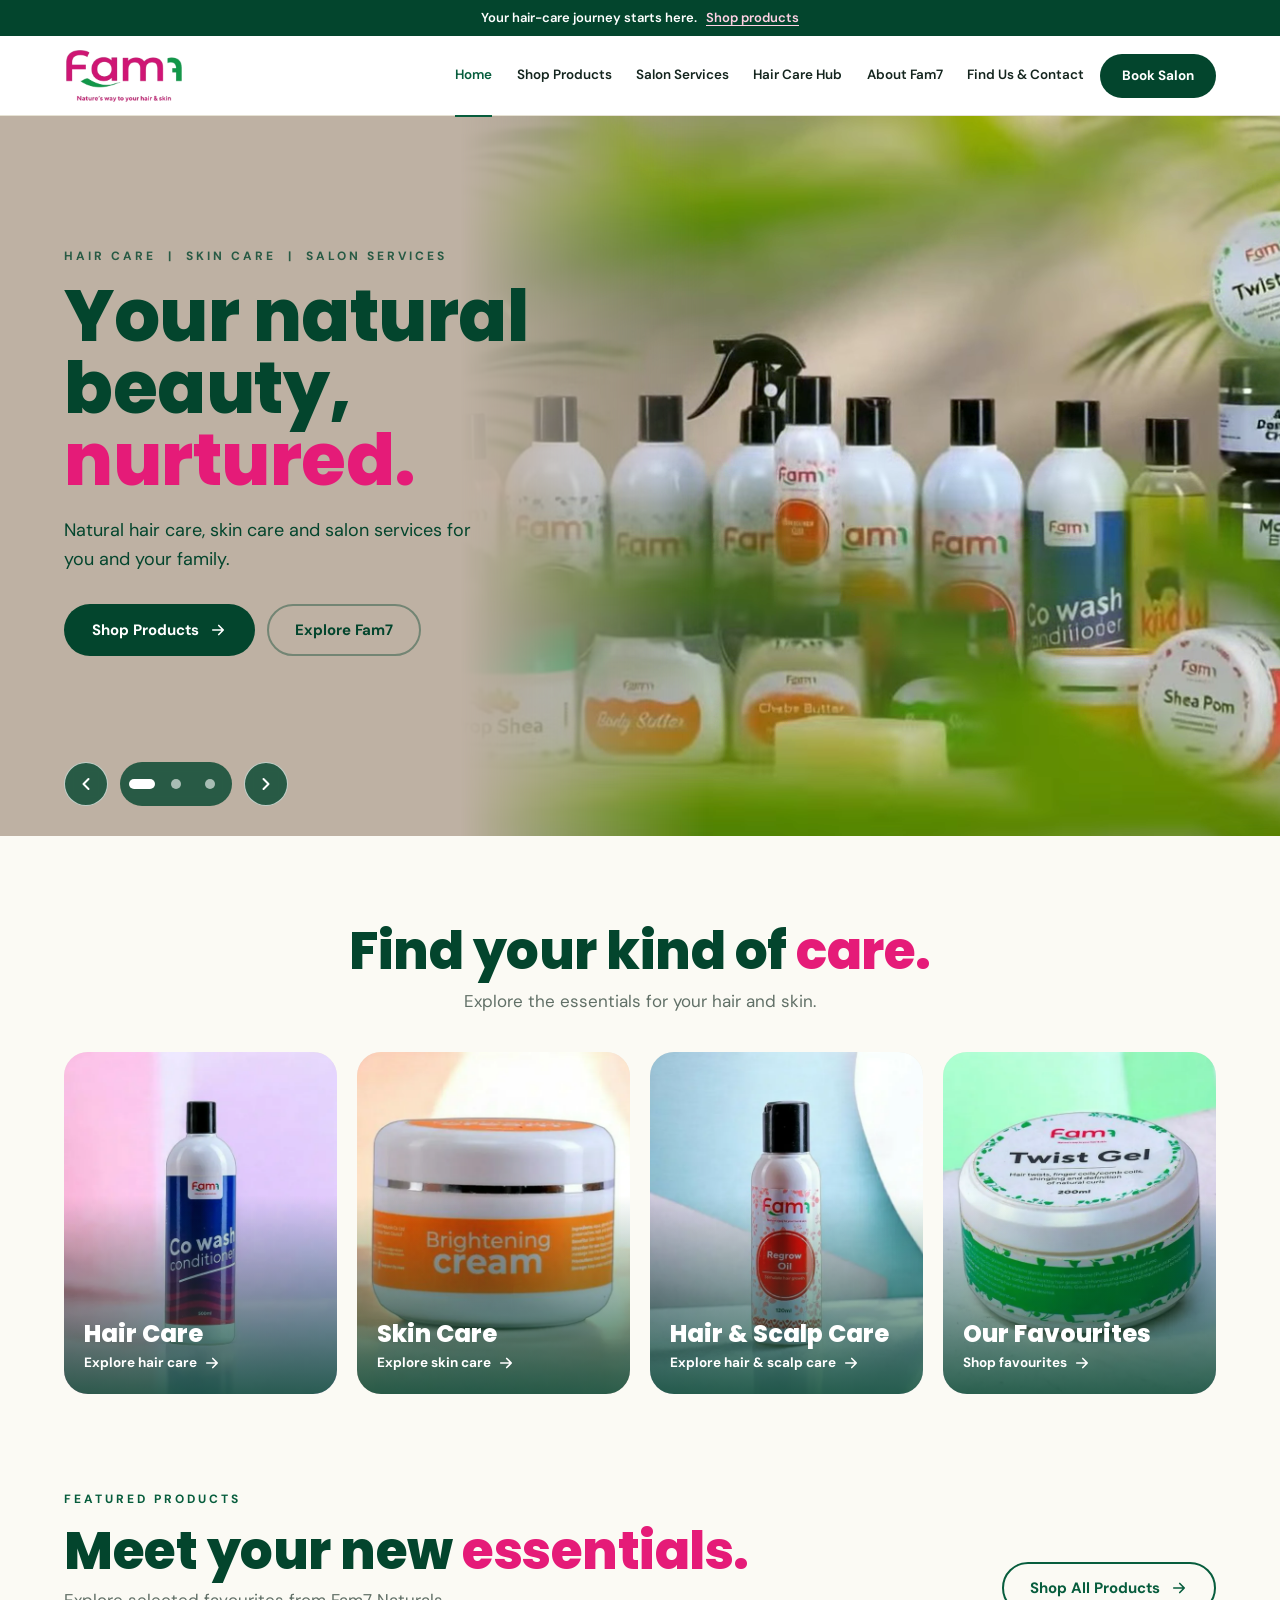
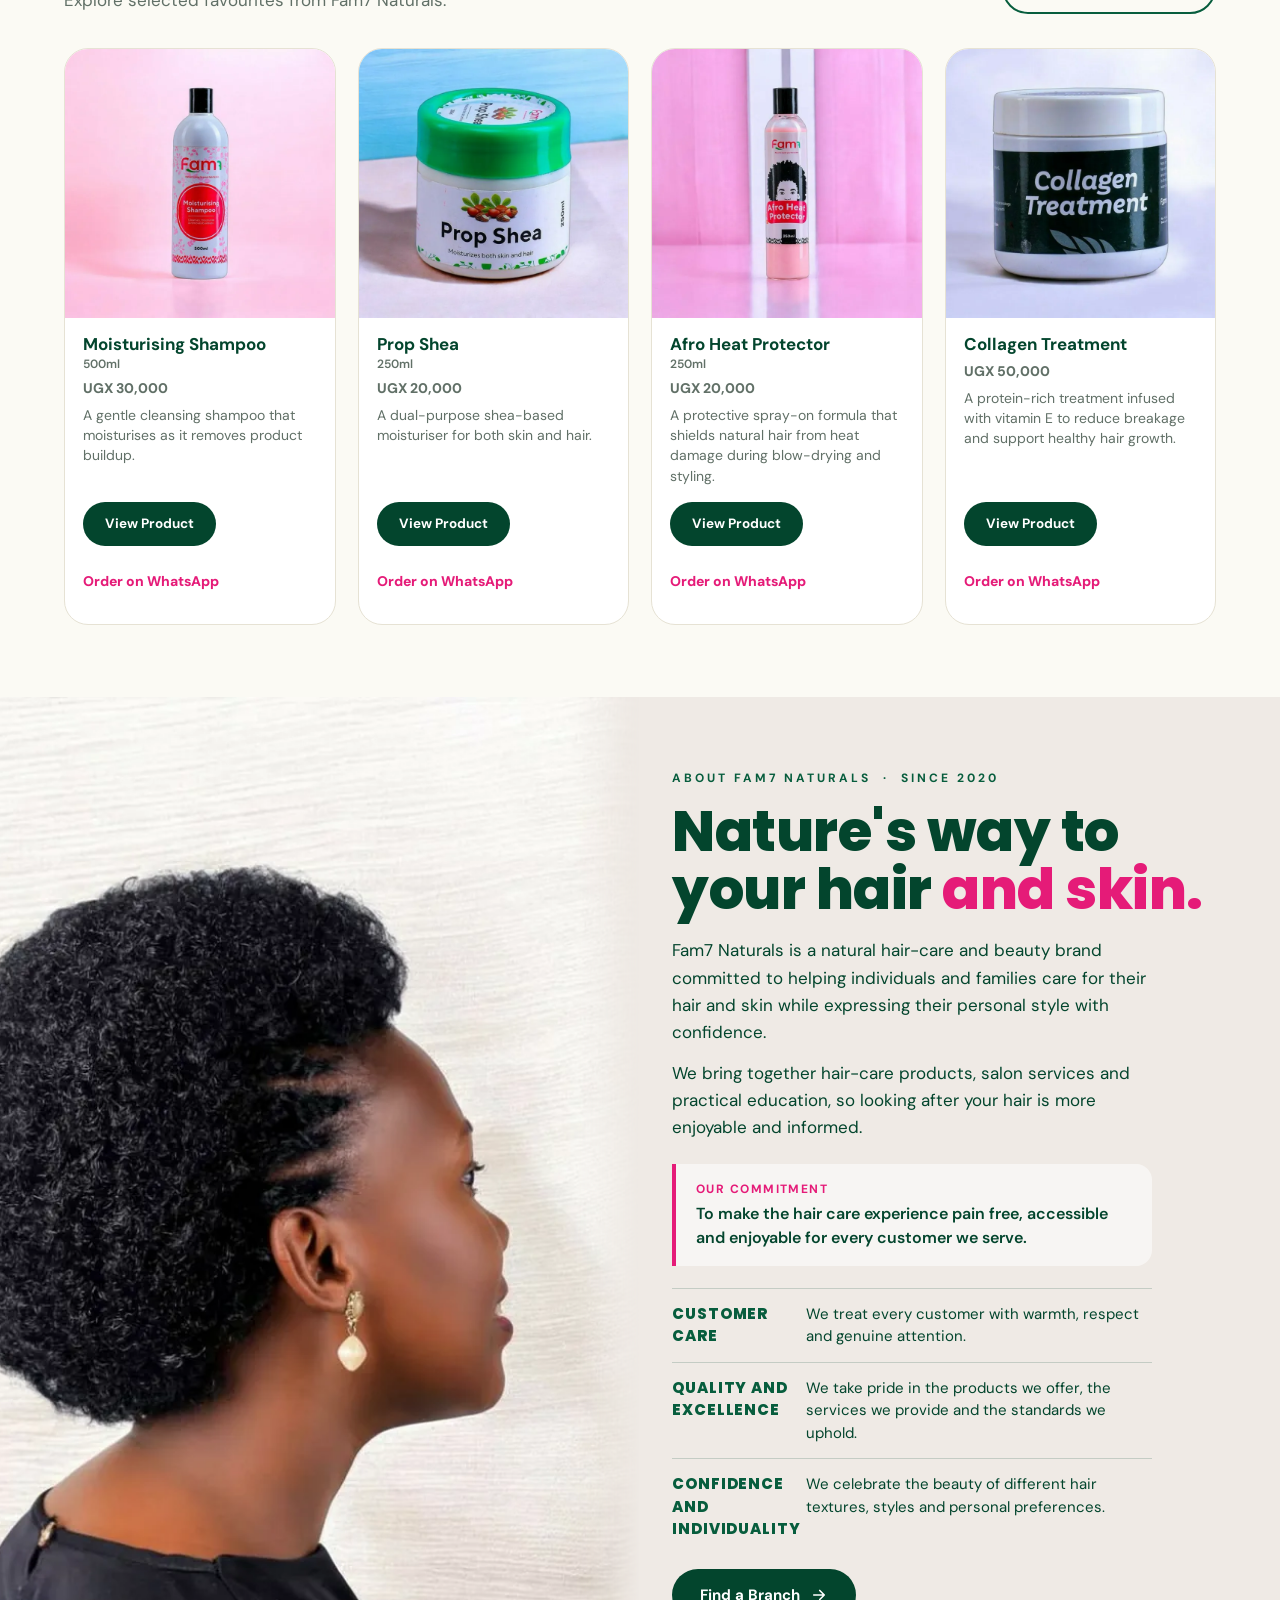
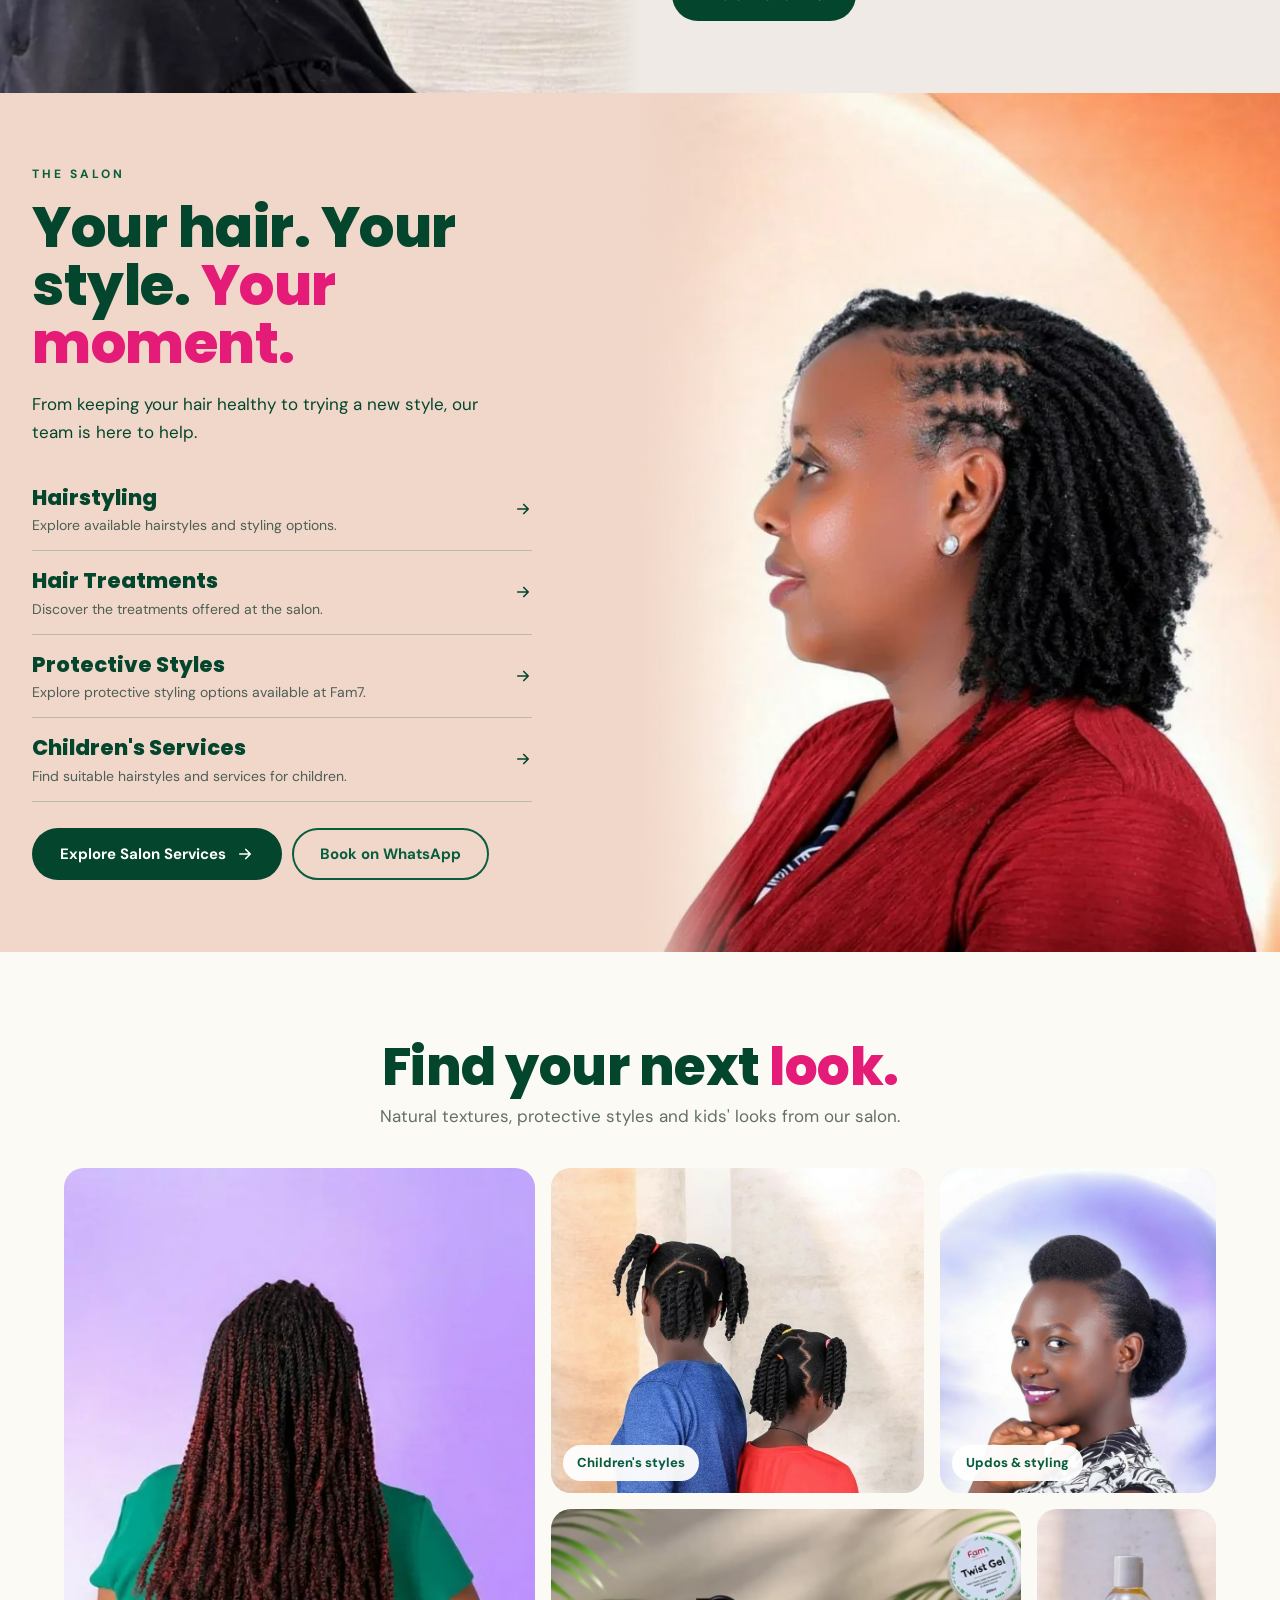
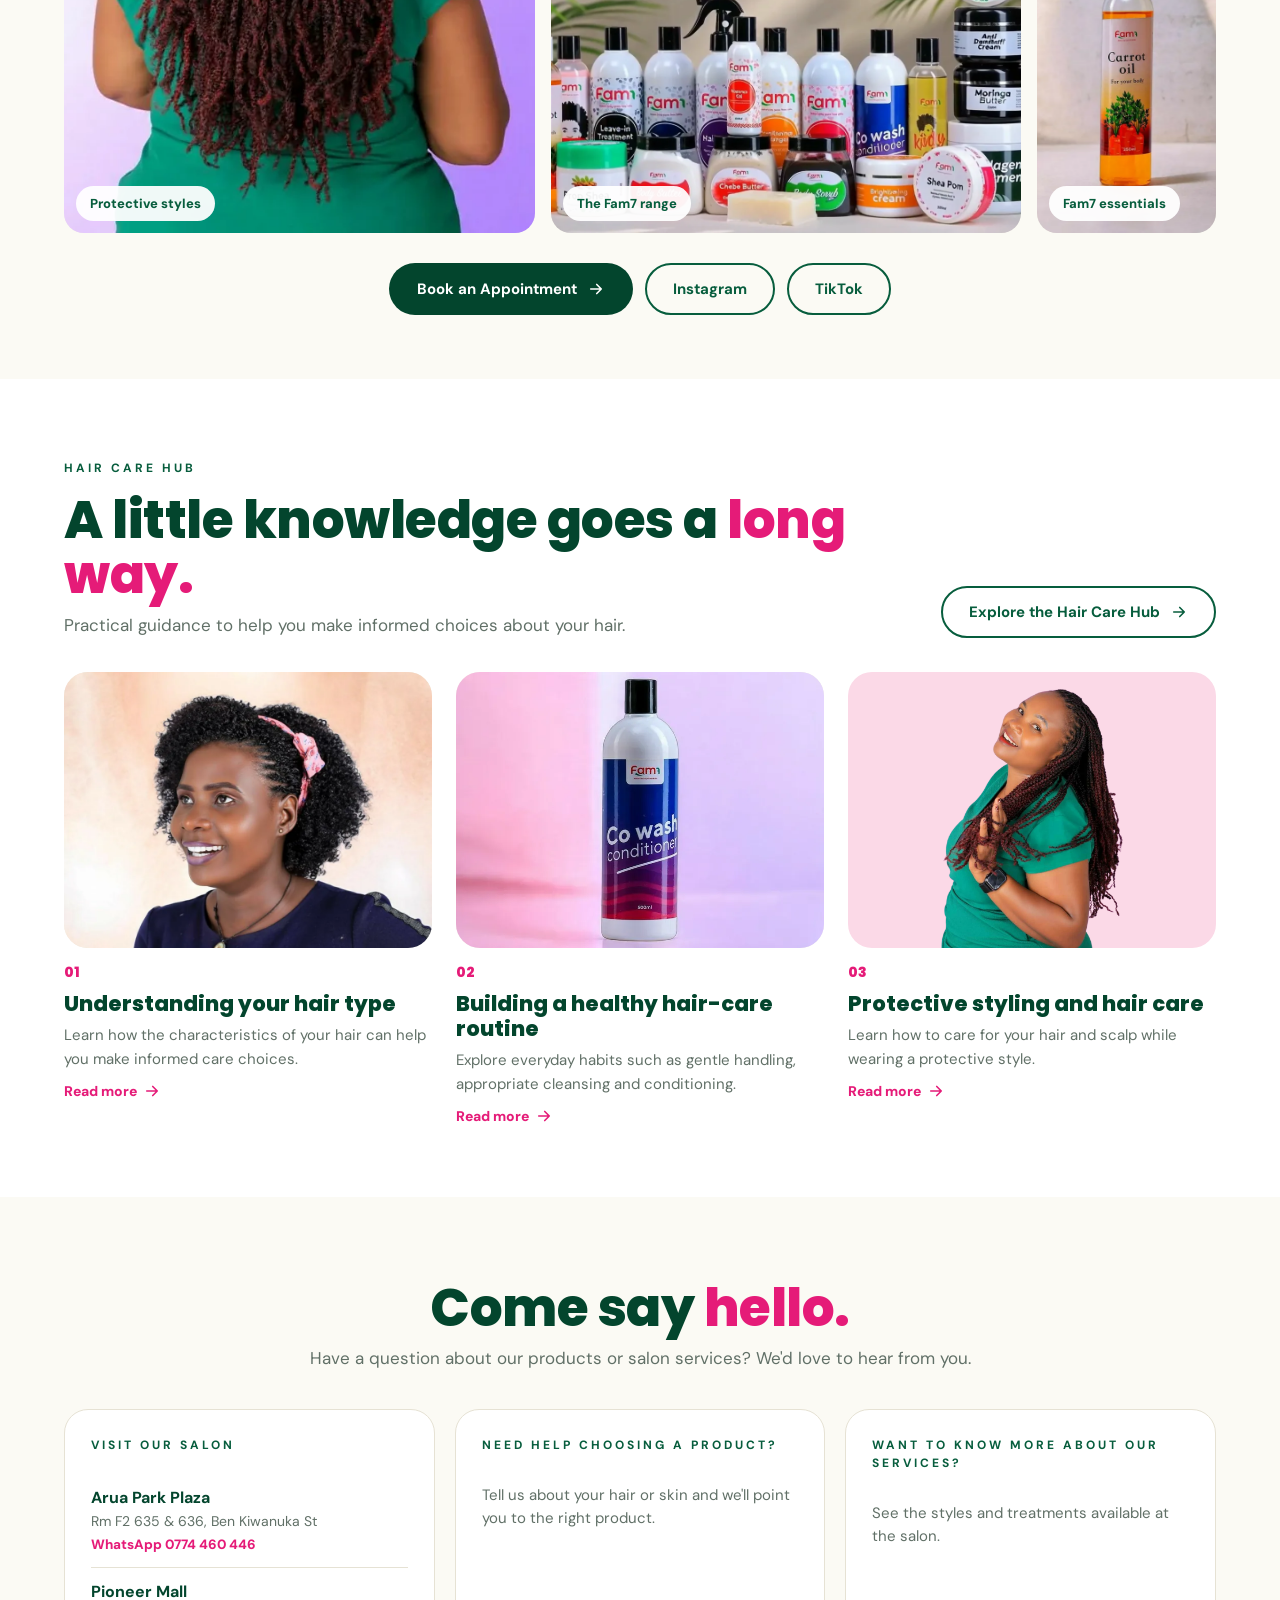
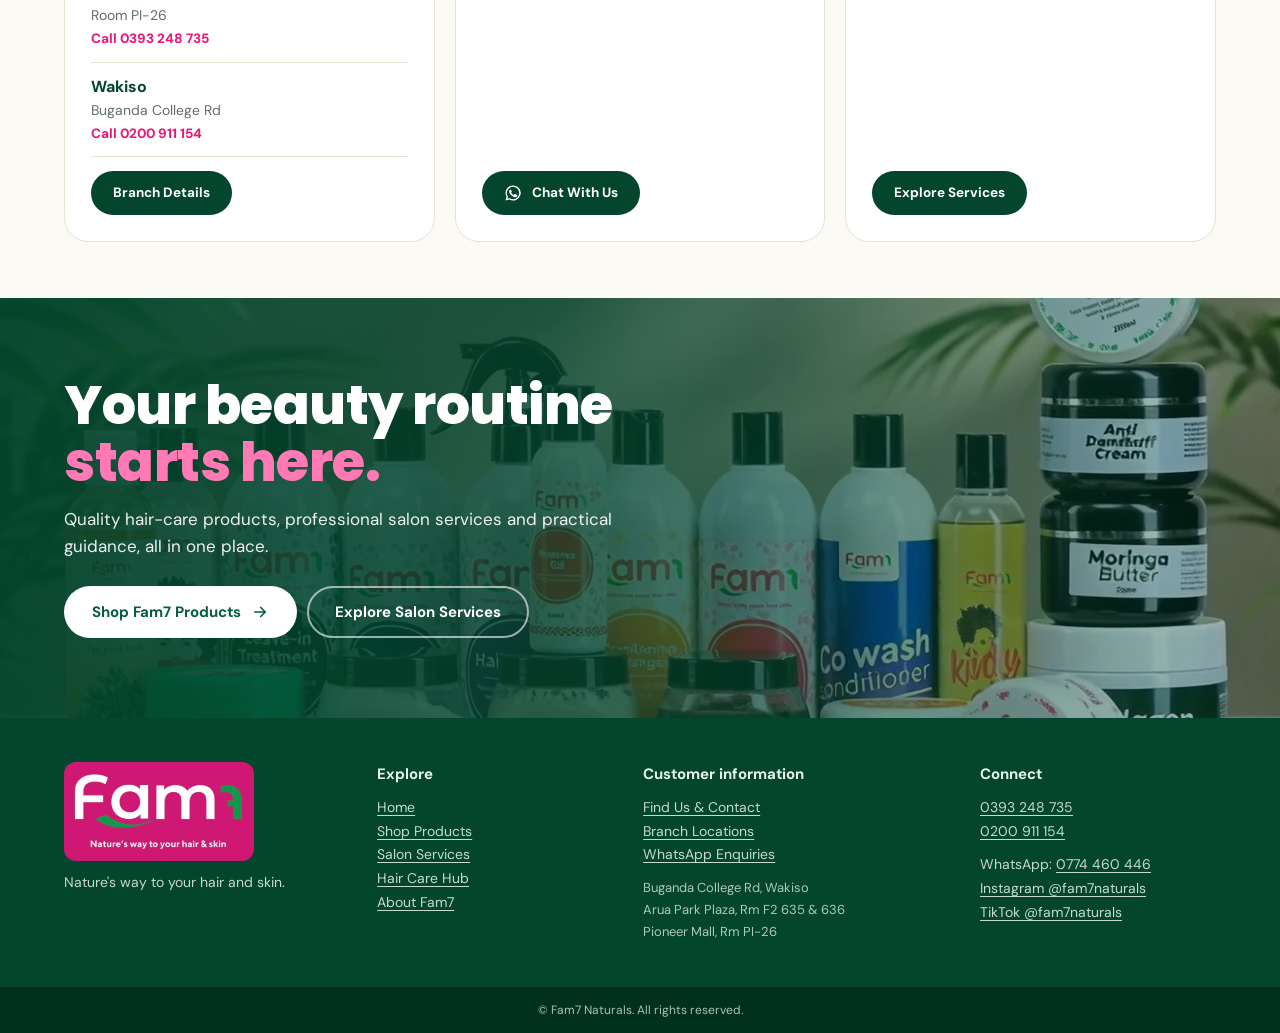
==== commit 5cf28a44: "initial commit" ====
--- a/index.html
+++ b/index.html
@@ -14,30 +14,28 @@
   <link rel="stylesheet" href="style.css">
 </head>
 <body>
+<div class="announce"><p>Your hair-care journey starts here. <a href="products.html">Shop products</a></p></div>
 <header class="site-header">
   <a href="index.html" class="logo" aria-label="Fam7 Naturals home"><img src="logo.png" alt="Fam7 Naturals" class="header-logo-img" width="120" height="56"></a>
-  <nav class="desktop-nav" aria-label="Main navigation"><a href="index.html" class="active" aria-current="page">Home</a><a href="products.html">Products</a><a href="index.html#salon">Salon</a><a href="index.html#about">About</a><a href="index.html#contact">Contact</a></nav>
+  <nav class="desktop-nav" aria-label="Main navigation"><a href="index.html" class="active" aria-current="page">Home</a><a href="products.html">Shop Products</a><a href="#salon">Salon Services</a><a href="#hub">Hair Care Hub</a><a href="#about">About Fam7</a><a href="#contact">Find Us &amp; Contact</a></nav>
   <div class="header-actions">
     <a href="https://wa.me/256774460446?text=Hello%20Fam7%20Naturals%2C%20I%20would%20like%20to%20book%20a%20salon%20appointment." class="btn btn-deep btn-sm book-btn" target="_blank" rel="noopener">Book Salon</a>
     <button class="menu-btn" id="menuBtn" aria-label="Open menu" aria-expanded="false" aria-controls="mobileNav"><span class="i-menu"><svg viewBox="0 0 24 24" width="26" height="26" fill="none" stroke="currentColor" stroke-width="2.2" stroke-linecap="round"><path d="M4 7h16M4 12h16M4 17h16"/></svg></span><span class="i-close"><svg viewBox="0 0 24 24" width="26" height="26" fill="none" stroke="currentColor" stroke-width="2.2" stroke-linecap="round"><path d="M6 6l12 12M18 6L6 18"/></svg></span></button>
   </div>
-  <nav class="mobile-nav" id="mobileNav" aria-label="Mobile navigation" hidden><a href="index.html">Home</a><a href="products.html">Products</a><a href="index.html#salon">Salon</a><a href="index.html#about">About</a><a href="index.html#contact">Contact</a><a href="https://wa.me/256774460446?text=Hello%20Fam7%20Naturals%2C%20I%20would%20like%20to%20book%20a%20salon%20appointment." class="mobile-book" target="_blank" rel="noopener">Book an Appointment</a></nav>
+  <nav class="mobile-nav" id="mobileNav" aria-label="Mobile navigation" hidden><a href="index.html">Home</a><a href="products.html">Shop Products</a><a href="#salon">Salon Services</a><a href="#hub">Hair Care Hub</a><a href="#about">About Fam7</a><a href="#contact">Find Us &amp; Contact</a><a href="https://wa.me/256774460446?text=Hello%20Fam7%20Naturals%2C%20I%20would%20like%20to%20book%20a%20salon%20appointment." class="mobile-book" target="_blank" rel="noopener">Book an Appointment</a></nav>
 </header>
 <main>
   <section class="hero" id="home" aria-roledescription="carousel" aria-label="Fam7 Naturals highlights">
     <div class="slides" id="slides">
-      <article class="slide s-green is-on" role="group" aria-roledescription="slide" aria-label="1 of 4: The Fam7 range">
-        <div class="slide-copy"><p class="eyebrow">HAIR CARE &nbsp;|&nbsp; SKIN CARE &nbsp;|&nbsp; SALON SERVICES</p><h1>Your Hair.<br>Your Beauty.<br><em>Your Nature.</em></h1><p class="slide-text">Natural hair &amp; skin products and expert salon care, made to nourish your natural beauty.</p><div class="cta-row"><a href="#salon" class="btn btn-white">Visit the Salon <svg viewBox="0 0 24 24" width="18" height="18" fill="none" stroke="currentColor" stroke-width="2.2" stroke-linecap="round" stroke-linejoin="round"><path d="M5 12h14M13 6l6 6-6 6"/></svg></a><a href="products.html" class="btn btn-pink">Shop Products <svg viewBox="0 0 24 24" width="18" height="18" fill="none" stroke="currentColor" stroke-width="2.2" stroke-linecap="round" stroke-linejoin="round"><path d="M5 12h14M13 6l6 6-6 6"/></svg></a></div></div>
+      <article class="slide s-photo s-video cut is-on" style="--sb:#beb1a3" role="group" aria-roledescription="slide" aria-label="1 of 3: Our products">
+        <div class="slide-copy"><p class="eyebrow">HAIR CARE &nbsp;|&nbsp; SKIN CARE &nbsp;|&nbsp; SALON SERVICES</p><h1>Your natural<br>beauty, <em>nurtured.</em></h1><p class="slide-text">Natural hair care, skin care and salon services for you and your family.</p><div class="cta-row"><a href="products.html" class="btn btn-deep">Shop Products <svg viewBox="0 0 24 24" width="18" height="18" fill="none" stroke="currentColor" stroke-width="2.2" stroke-linecap="round" stroke-linejoin="round"><path d="M5 12h14M13 6l6 6-6 6"/></svg></a><a href="#about" class="btn btn-ghost">Explore Fam7</a></div></div>
         <div class="slide-media"><img class="slide-poster" src="assets/hero/hero-lineup-poster.webp" alt="The Fam7 Naturals product range" width="1280" height="732" fetchpriority="high"><video id="heroVideo" muted playsinline preload="none" aria-hidden="true"><source src="assets/hero/hero-lineup.webm" type="video/webm"><source src="assets/hero/hero-lineup.mp4" type="video/mp4"></video></div></article>
-      <article class="slide s-pink cut" role="group" aria-roledescription="slide" aria-label="2 of 4: Hair Care" aria-hidden="true">
-        <div class="slide-art"><span class="slide-shape"></span><img class="slide-cut" style="--ar:.657" src="assets/hero/cut-heat-protector.webp" alt="Model holding the Fam7 Afro Heat Protector" width="657" height="1000" loading="lazy"></div>
-        <div class="slide-copy"><p class="eyebrow">HAIR CARE</p><h2>Protect<br>every <em>curl.</em></h2><p class="slide-text">Heat protection, moisture and shine for your natural hair.</p><div class="cta-row"><a href="products.html#afro-heat-protector" class="btn btn-deep">Shop Hair Care <svg viewBox="0 0 24 24" width="18" height="18" fill="none" stroke="currentColor" stroke-width="2.2" stroke-linecap="round" stroke-linejoin="round"><path d="M5 12h14M13 6l6 6-6 6"/></svg></a><a href="#salon" class="btn btn-ghost">Visit the Salon</a></div></div></article>
-      <article class="slide s-photo cut" role="group" aria-roledescription="slide" aria-label="3 of 4: Hair butters and gels" aria-hidden="true">
-        <div class="slide-media"><img src="assets/hero/photo-coils.webp" alt="Model with twists holding Fam7 Prop Shea and Twist Gel" width="900" height="1349" loading="lazy"></div>
-        <div class="slide-copy"><p class="eyebrow">HAIR BUTTERS &amp; GELS</p><h2>Natural coil<br><em>hydration.</em></h2><p class="slide-text">Prop Shea and Twist Gel for soft, defined, moisturised coils.</p><div class="cta-row"><a href="products.html#hair-butters" class="btn btn-deep">Shop Hair Butters <svg viewBox="0 0 24 24" width="18" height="18" fill="none" stroke="currentColor" stroke-width="2.2" stroke-linecap="round" stroke-linejoin="round"><path d="M5 12h14M13 6l6 6-6 6"/></svg></a><a href="products.html#finder" class="btn btn-ghost">Product Finder</a></div></div></article>
-      <article class="slide s-berry cut" role="group" aria-roledescription="slide" aria-label="4 of 4: Salon services" aria-hidden="true">
-        <div class="slide-art"><span class="slide-shape"></span><img class="slide-cut" style="--ar:.694" src="assets/hero/cut-braids.webp" alt="Model with beaded box braids" width="694" height="1000" loading="lazy"></div>
-        <div class="slide-copy"><p class="eyebrow">SALON SERVICES</p><h2>Braids made<br>to turn <em>heads.</em></h2><p class="slide-text">Protective styles for every hair type, including styles for kids.</p><div class="cta-row"><a href="https://wa.me/256774460446?text=Hello%20Fam7%20Naturals%2C%20I%20would%20like%20to%20book%20a%20salon%20appointment." class="btn btn-white" target="_blank" rel="noopener">Book Appointment <svg viewBox="0 0 24 24" width="18" height="18" fill="none" stroke="currentColor" stroke-width="2.2" stroke-linecap="round" stroke-linejoin="round"><path d="M5 12h14M13 6l6 6-6 6"/></svg></a><a href="#salon" class="btn btn-ghost">See Services</a></div></div></article>
+      <article class="slide s-photo cut" style="--sb:#e9d9ca" role="group" aria-roledescription="slide" aria-label="2 of 3: Our salon" aria-hidden="true">
+        <div class="slide-copy"><p class="eyebrow">THE SALON</p><h2>Beautiful hair<br>begins with <em>care.</em></h2><p class="slide-text">Discover styles and treatments designed around your hair.</p><div class="cta-row"><a href="#salon" class="btn btn-deep">Explore Salon Services <svg viewBox="0 0 24 24" width="18" height="18" fill="none" stroke="currentColor" stroke-width="2.2" stroke-linecap="round" stroke-linejoin="round"><path d="M5 12h14M13 6l6 6-6 6"/></svg></a></div></div>
+        <div class="slide-media"><img style="object-position:50% 16%" src="assets/team/hero-salon.webp" alt="Fam7 client with long red twists, smiling" width="1000" height="1252" loading="lazy"></div></article>
+      <article class="slide s-photo cut" style="--sb:#f8f6f7" role="group" aria-roledescription="slide" aria-label="3 of 3: Hair and skin" aria-hidden="true">
+        <div class="slide-copy"><p class="eyebrow">HAIR &amp; SKIN</p><h2>Care for the beauty<br>that's <em>yours.</em></h2><p class="slide-text">Find the care your hair and skin need, with practical guidance from our team.</p><div class="cta-row"><a href="products.html#finder" class="btn btn-deep">Find Your Products <svg viewBox="0 0 24 24" width="18" height="18" fill="none" stroke="currentColor" stroke-width="2.2" stroke-linecap="round" stroke-linejoin="round"><path d="M5 12h14M13 6l6 6-6 6"/></svg></a></div></div>
+        <div class="slide-media"><img src="assets/team/hero-skin.webp" alt="Fam7 client with natural curls and a pink headband" width="1000" height="1000" loading="lazy"></div></article>
     </div>
     <div class="hero-ui">
       <button class="hero-arrow" id="heroPrev" aria-label="Previous slide"><svg viewBox="0 0 24 24" width="20" height="20" fill="none" stroke="currentColor" stroke-width="2.4" stroke-linecap="round" stroke-linejoin="round"><path d="M15 6l-6 6 6 6"/></svg></button>
@@ -46,76 +44,72 @@
     </div>
   </section>
 
-  <section class="trust-strip" aria-label="Why Fam7"><div class="trust-row">
-        <div><span><svg viewBox="0 0 24 24" width="24" height="24" fill="none" stroke="currentColor" stroke-width="1.8" stroke-linecap="round" stroke-linejoin="round"><path d="M5 19c0-8 5-14 15-14 0 9-5 14-13 14"/><path d="M5 19c3-4 6-7 10-9"/></svg></span><small>100% Natural<br>Ingredients</small></div>
-        <div><span><svg viewBox="0 0 24 24" width="24" height="24" fill="none" stroke="currentColor" stroke-width="1.8" stroke-linecap="round" stroke-linejoin="round"><path d="M12 3l7 3v6c0 4.500-3 7.500-7 9-4-1.500-7-4.500-7-9V6z"/><path d="M9 12l2 2 4-4"/></svg></span><small>Safe &amp;<br>Gentle</small></div>
-        <div><span><svg viewBox="0 0 24 24" width="24" height="24" fill="none" stroke="currentColor" stroke-width="1.8" stroke-linecap="round" stroke-linejoin="round"><path d="M12 20s-7-4.500-7-10a4 4 0 0 1 7-2.500A4 4 0 0 1 19 10c0 5.500-7 10-7 10z"/></svg></span><small>Healthy Hair<br>&amp; Glowing Skin</small></div>
-        <div><span><svg viewBox="0 0 24 24" width="24" height="24" fill="none" stroke="currentColor" stroke-width="1.8" stroke-linecap="round" stroke-linejoin="round"><path d="M12 3l2.600 5.600 6 .8-4.400 4.200 1.100 6L12 16.700 6.700 19.600l1.100-6L3.400 9.400l6-.8z"/></svg></span><small>Trusted<br>Quality</small></div>
-      </div></section>
-
-  <section class="favs" id="favourites" aria-label="Fam7 favourites">
-    <div class="favs-head"><div><p class="eyebrow">FAM7 FAVOURITES</p><h2>Natural care your <em>hair will love.</em></h2></div><a class="btn btn-outline" href="products.html">View all products <svg viewBox="0 0 24 24" width="18" height="18" fill="none" stroke="currentColor" stroke-width="2.2" stroke-linecap="round" stroke-linejoin="round"><path d="M5 12h14M13 6l6 6-6 6"/></svg></a></div>
-    <div class="fav-grid"><article class="fav"><a class="fav-img" href="products.html#afro-heat-protector"><img src="assets/shop/heat-protector.webp" alt="Afro Heat Protector" width="720" height="720" loading="lazy"></a><div class="fav-body"><h3>Afro Heat Protector <small>250ml</small></h3><p>Shields natural hair from heat.</p><a class="fav-order" href="https://wa.me/256774460446?text=Hello%20Fam7%20Naturals%2C%20I%20would%20like%20to%20order%20the%20Afro%20Heat%20Protector." target="_blank" rel="noopener">Order on WhatsApp <svg viewBox="0 0 24 24" width="18" height="18" fill="none" stroke="currentColor" stroke-width="2.2" stroke-linecap="round" stroke-linejoin="round"><path d="M5 12h14M13 6l6 6-6 6"/></svg></a></div></article><article class="fav"><a class="fav-img" href="products.html#prop-shea"><img src="assets/shop/prop-shea.webp" alt="Prop Shea" width="720" height="720" loading="lazy"></a><div class="fav-body"><h3>Prop Shea <small>250ml</small></h3><p>Moisturises skin and hair.</p><a class="fav-order" href="https://wa.me/256774460446?text=Hello%20Fam7%20Naturals%2C%20I%20would%20like%20to%20order%20the%20Prop%20Shea." target="_blank" rel="noopener">Order on WhatsApp <svg viewBox="0 0 24 24" width="18" height="18" fill="none" stroke="currentColor" stroke-width="2.2" stroke-linecap="round" stroke-linejoin="round"><path d="M5 12h14M13 6l6 6-6 6"/></svg></a></div></article><article class="fav"><a class="fav-img" href="products.html#twist-gel"><img src="assets/shop/twist-gel.webp" alt="Twist Gel" width="720" height="720" loading="lazy"></a><div class="fav-body"><h3>Twist Gel <small>200ml</small></h3><p>Twists, coils and curl definition.</p><a class="fav-order" href="https://wa.me/256774460446?text=Hello%20Fam7%20Naturals%2C%20I%20would%20like%20to%20order%20the%20Twist%20Gel." target="_blank" rel="noopener">Order on WhatsApp <svg viewBox="0 0 24 24" width="18" height="18" fill="none" stroke="currentColor" stroke-width="2.2" stroke-linecap="round" stroke-linejoin="round"><path d="M5 12h14M13 6l6 6-6 6"/></svg></a></div></article><article class="fav"><a class="fav-img" href="products.html#regrow-oil"><img src="assets/shop/regrow-oil.webp" alt="Regrow Oil" width="720" height="720" loading="lazy"></a><div class="fav-body"><h3>Regrow Oil <small>120ml</small></h3><p>Stimulates hair growth.</p><a class="fav-order" href="https://wa.me/256774460446?text=Hello%20Fam7%20Naturals%2C%20I%20would%20like%20to%20order%20the%20Regrow%20Oil." target="_blank" rel="noopener">Order on WhatsApp <svg viewBox="0 0 24 24" width="18" height="18" fill="none" stroke="currentColor" stroke-width="2.2" stroke-linecap="round" stroke-linejoin="round"><path d="M5 12h14M13 6l6 6-6 6"/></svg></a></div></article><article class="fav"><a class="fav-img" href="products.html#moisturising-shampoo"><img src="assets/shop/moisturising-shampoo.webp" alt="Moisturising Shampoo" width="720" height="720" loading="lazy"></a><div class="fav-body"><h3>Moisturising Shampoo <small>500ml</small></h3><p>Cleanses and removes buildup.</p><a class="fav-order" href="https://wa.me/256774460446?text=Hello%20Fam7%20Naturals%2C%20I%20would%20like%20to%20order%20the%20Moisturising%20Shampoo." target="_blank" rel="noopener">Order on WhatsApp <svg viewBox="0 0 24 24" width="18" height="18" fill="none" stroke="currentColor" stroke-width="2.2" stroke-linecap="round" stroke-linejoin="round"><path d="M5 12h14M13 6l6 6-6 6"/></svg></a></div></article><article class="fav"><a class="fav-img" href="products.html#cowash-conditioner"><img src="assets/shop/cowash-conditioner.webp" alt="Co-wash Conditioner" width="720" height="720" loading="lazy"></a><div class="fav-body"><h3>Co-wash Conditioner <small>500ml</small></h3><p>Cleansing conditioner for curls.</p><a class="fav-order" href="https://wa.me/256774460446?text=Hello%20Fam7%20Naturals%2C%20I%20would%20like%20to%20order%20the%20Co-wash%20Conditioner." target="_blank" rel="noopener">Order on WhatsApp <svg viewBox="0 0 24 24" width="18" height="18" fill="none" stroke="currentColor" stroke-width="2.2" stroke-linecap="round" stroke-linejoin="round"><path d="M5 12h14M13 6l6 6-6 6"/></svg></a></div></article><article class="fav"><a class="fav-img" href="products.html#collagen-treatment"><img src="assets/shop/collagen-treatment.webp" alt="Collagen Treatment" width="720" height="720" loading="lazy"></a><div class="fav-body"><h3>Collagen Treatment</h3><p>Reduces breakage, supports growth.</p><a class="fav-order" href="https://wa.me/256774460446?text=Hello%20Fam7%20Naturals%2C%20I%20would%20like%20to%20order%20the%20Collagen%20Treatment." target="_blank" rel="noopener">Order on WhatsApp <svg viewBox="0 0 24 24" width="18" height="18" fill="none" stroke="currentColor" stroke-width="2.2" stroke-linecap="round" stroke-linejoin="round"><path d="M5 12h14M13 6l6 6-6 6"/></svg></a></div></article><article class="fav"><a class="fav-img" href="products.html#carrot-oil"><img src="assets/shop/carrot-oil.webp" alt="Carrot Oil" width="720" height="720" loading="lazy"></a><div class="fav-body"><h3>Carrot Oil <small>250ml</small></h3><p>Nourishing body oil.</p><a class="fav-order" href="https://wa.me/256774460446?text=Hello%20Fam7%20Naturals%2C%20I%20would%20like%20to%20order%20the%20Carrot%20Oil." target="_blank" rel="noopener">Order on WhatsApp <svg viewBox="0 0 24 24" width="18" height="18" fill="none" stroke="currentColor" stroke-width="2.2" stroke-linecap="round" stroke-linejoin="round"><path d="M5 12h14M13 6l6 6-6 6"/></svg></a></div></article></div>
+  <section class="cats" id="categories" aria-label="Shop by category">
+    <div class="sec-head"><h2>Find your kind of <em>care.</em></h2><p>Explore the essentials for your hair and skin.</p></div>
+    <div class="cat-grid"><a class="cat" href="products.html#hair"><img src="assets/shop/cowash-conditioner.webp" alt="Fam7 Co-wash Conditioner" width="720" height="720" loading="lazy"><span class="cat-label"><b>Hair Care</b><i>Explore hair care <svg viewBox="0 0 24 24" width="18" height="18" fill="none" stroke="currentColor" stroke-width="2.2" stroke-linecap="round" stroke-linejoin="round"><path d="M5 12h14M13 6l6 6-6 6"/></svg></i></span></a><a class="cat" href="products.html#skin"><img src="assets/shop/brightening-cream.webp" alt="Fam7 Brightening Cream" width="720" height="720" loading="lazy"><span class="cat-label"><b>Skin Care</b><i>Explore skin care <svg viewBox="0 0 24 24" width="18" height="18" fill="none" stroke="currentColor" stroke-width="2.2" stroke-linecap="round" stroke-linejoin="round"><path d="M5 12h14M13 6l6 6-6 6"/></svg></i></span></a><a class="cat" href="products.html#hair-treatments"><img src="assets/shop/regrow-oil-teal.webp" alt="Fam7 Regrow Oil" width="720" height="720" loading="lazy"><span class="cat-label"><b>Hair &amp; Scalp Care</b><i>Explore hair &amp; scalp care <svg viewBox="0 0 24 24" width="18" height="18" fill="none" stroke="currentColor" stroke-width="2.2" stroke-linecap="round" stroke-linejoin="round"><path d="M5 12h14M13 6l6 6-6 6"/></svg></i></span></a><a class="cat" href="#favourites"><img src="assets/shop/twist-gel.webp" alt="Fam7 Twist Gel" width="720" height="720" loading="lazy"><span class="cat-label"><b>Our Favourites</b><i>Shop favourites <svg viewBox="0 0 24 24" width="18" height="18" fill="none" stroke="currentColor" stroke-width="2.2" stroke-linecap="round" stroke-linejoin="round"><path d="M5 12h14M13 6l6 6-6 6"/></svg></i></span></a></div>
   </section>
 
-  <section class="categories section" id="categories">
-    <div class="section-heading">
-      <p class="eyebrow">EXPLORE FAM7</p>
-      <h2>Find what fits <em>you.</em></h2>
-    </div>
-    <div class="category-grid"><a class="category-card" href="products.html#hair-treatments"><span class="cat-img"><img src="assets/products/deep-treatment.webp" alt="" loading="lazy" width="200" height="200"></span><span class="cat-name">Hair Treatments</span><b><svg viewBox="0 0 24 24" width="18" height="18" fill="none" stroke="currentColor" stroke-width="2.2" stroke-linecap="round" stroke-linejoin="round"><path d="M5 12h14M13 6l6 6-6 6"/></svg></b></a><a class="category-card" href="products.html#hair-butters"><span class="cat-img"><img src="assets/products/moringa-butter.webp" alt="" loading="lazy" width="200" height="200"></span><span class="cat-name">Hair Butters</span><b><svg viewBox="0 0 24 24" width="18" height="18" fill="none" stroke="currentColor" stroke-width="2.2" stroke-linecap="round" stroke-linejoin="round"><path d="M5 12h14M13 6l6 6-6 6"/></svg></b></a><a class="category-card" href="products.html#hair-oils"><span class="cat-img"><img src="assets/products/kinky-oil.webp" alt="" loading="lazy" width="200" height="200"></span><span class="cat-name">Hair Oils</span><b><svg viewBox="0 0 24 24" width="18" height="18" fill="none" stroke="currentColor" stroke-width="2.2" stroke-linecap="round" stroke-linejoin="round"><path d="M5 12h14M13 6l6 6-6 6"/></svg></b></a><a class="category-card" href="products.html#hair-wash"><span class="cat-img"><img src="assets/products/moisturising-shampoo.webp" alt="" loading="lazy" width="200" height="200"></span><span class="cat-name">Shampoos &amp; Conditioners</span><b><svg viewBox="0 0 24 24" width="18" height="18" fill="none" stroke="currentColor" stroke-width="2.2" stroke-linecap="round" stroke-linejoin="round"><path d="M5 12h14M13 6l6 6-6 6"/></svg></b></a><a class="category-card" href="products.html#hair-styling"><span class="cat-img"><img src="assets/products/twist-gel.webp" alt="" loading="lazy" width="200" height="200"></span><span class="cat-name">Styling &amp; Protection</span><b><svg viewBox="0 0 24 24" width="18" height="18" fill="none" stroke="currentColor" stroke-width="2.2" stroke-linecap="round" stroke-linejoin="round"><path d="M5 12h14M13 6l6 6-6 6"/></svg></b></a><a class="category-card" href="products.html#skin"><span class="cat-img"><img src="assets/products/carrot-oil.webp" alt="" loading="lazy" width="200" height="200"></span><span class="cat-name">Body &amp; Skin Care</span><b><svg viewBox="0 0 24 24" width="18" height="18" fill="none" stroke="currentColor" stroke-width="2.2" stroke-linecap="round" stroke-linejoin="round"><path d="M5 12h14M13 6l6 6-6 6"/></svg></b></a></div>
-    <p class="finder-hint">Not sure what your hair or skin needs? <a href="products.html#finder">Try the product finder</a></p>
+  <section class="favs" id="favourites" aria-label="Featured products">
+    <div class="favs-head"><div><p class="eyebrow">FEATURED PRODUCTS</p><h2>Meet your new <em>essentials.</em></h2><p class="sec-sub">Explore selected favourites from Fam7 Naturals.</p></div><a class="btn btn-outline" href="products.html">Shop All Products <svg viewBox="0 0 24 24" width="18" height="18" fill="none" stroke="currentColor" stroke-width="2.2" stroke-linecap="round" stroke-linejoin="round"><path d="M5 12h14M13 6l6 6-6 6"/></svg></a></div>
+    <div class="fav-grid"><article class="fav"><a class="fav-img" href="products.html#moisturising-shampoo"><img src="assets/shop/moisturising-shampoo.webp" alt="Moisturising Shampoo" width="720" height="720" loading="lazy"></a><div class="fav-body"><h3>Moisturising Shampoo <small>500ml</small></h3><p class="fav-price">UGX 30,000</p><p>A gentle cleansing shampoo that moisturises as it removes product buildup.</p><div class="fav-actions"><a class="btn btn-deep btn-sm" href="products.html#moisturising-shampoo">View Product</a><a class="fav-order" href="https://wa.me/256774460446?text=Hello%20Fam7%20Naturals%2C%20I%20would%20like%20to%20order%20the%20Moisturising%20Shampoo." target="_blank" rel="noopener">Order on WhatsApp</a></div></div></article><article class="fav"><a class="fav-img" href="products.html#prop-shea"><img src="assets/shop/prop-shea.webp" alt="Prop Shea" width="720" height="720" loading="lazy"></a><div class="fav-body"><h3>Prop Shea <small>250ml</small></h3><p class="fav-price">UGX 20,000</p><p>A dual-purpose shea-based moisturiser for both skin and hair.</p><div class="fav-actions"><a class="btn btn-deep btn-sm" href="products.html#prop-shea">View Product</a><a class="fav-order" href="https://wa.me/256774460446?text=Hello%20Fam7%20Naturals%2C%20I%20would%20like%20to%20order%20the%20Prop%20Shea." target="_blank" rel="noopener">Order on WhatsApp</a></div></div></article><article class="fav"><a class="fav-img" href="products.html#afro-heat-protector"><img src="assets/shop/heat-protector.webp" alt="Afro Heat Protector" width="720" height="720" loading="lazy"></a><div class="fav-body"><h3>Afro Heat Protector <small>250ml</small></h3><p class="fav-price">UGX 20,000</p><p>A protective spray-on formula that shields natural hair from heat damage during blow-drying and styling.</p><div class="fav-actions"><a class="btn btn-deep btn-sm" href="products.html#afro-heat-protector">View Product</a><a class="fav-order" href="https://wa.me/256774460446?text=Hello%20Fam7%20Naturals%2C%20I%20would%20like%20to%20order%20the%20Afro%20Heat%20Protector." target="_blank" rel="noopener">Order on WhatsApp</a></div></div></article><article class="fav"><a class="fav-img" href="products.html#collagen-treatment"><img src="assets/shop/collagen-treatment.webp" alt="Collagen Treatment" width="720" height="720" loading="lazy"></a><div class="fav-body"><h3>Collagen Treatment</h3><p class="fav-price">UGX 50,000</p><p>A protein-rich treatment infused with vitamin E to reduce breakage and support healthy hair growth.</p><div class="fav-actions"><a class="btn btn-deep btn-sm" href="products.html#collagen-treatment">View Product</a><a class="fav-order" href="https://wa.me/256774460446?text=Hello%20Fam7%20Naturals%2C%20I%20would%20like%20to%20order%20the%20Collagen%20Treatment." target="_blank" rel="noopener">Order on WhatsApp</a></div></div></article></div>
   </section>
 
-  <section class="band flip b-about" id="about" aria-label="About Fam7">
-    <img class="band-img" src="assets/photos/twins-ferns.webp" alt="Two models among green leaves" width="560" height="918" loading="lazy">
-    <div class="band-copy"><p class="eyebrow">ABOUT FAM7 NATURALS</p><h2>Nature's way for your <em>hair &amp; skin.</em></h2><p>Fam7 Naturals is a natural hair and skin care brand with a working salon. Visit us in store for styling and treatments, or order your products on WhatsApp.</p>
-      <div class="branches on-dark" id="locations"><div class="branch"><i><svg viewBox="0 0 24 24" width="22" height="22" fill="none" stroke="currentColor" stroke-width="1.8" stroke-linecap="round" stroke-linejoin="round"><path d="M12 21s7-6.100 7-11.500A7 7 0 0 0 5 9.500C5 14.900 12 21 12 21z"/><circle cx="12" cy="9.500" r="2.500"/></svg></i><div><strong>Wakiso</strong><span>Buganda College Rd</span></div></div><div class="branch"><i><svg viewBox="0 0 24 24" width="22" height="22" fill="none" stroke="currentColor" stroke-width="1.8" stroke-linecap="round" stroke-linejoin="round"><path d="M12 21s7-6.100 7-11.500A7 7 0 0 0 5 9.500C5 14.900 12 21 12 21z"/><circle cx="12" cy="9.500" r="2.500"/></svg></i><div><strong>Arua Park Plaza</strong><span>Rm F2 635 &amp; 636</span></div></div><div class="branch"><i><svg viewBox="0 0 24 24" width="22" height="22" fill="none" stroke="currentColor" stroke-width="1.8" stroke-linecap="round" stroke-linejoin="round"><path d="M12 21s7-6.100 7-11.500A7 7 0 0 0 5 9.500C5 14.900 12 21 12 21z"/><circle cx="12" cy="9.500" r="2.500"/></svg></i><div><strong>Pioneer Mall</strong><span>Rm P1-26</span></div></div></div></div>
+  <section class="split img-left" id="about" style="--sb:#efeae5" aria-label="The Fam7 difference">
+    <div class="split-img"><img src="assets/team/afro-profile.webp" alt="Fam7 client with a natural afro in profile" width="900" height="972" loading="lazy"></div>
+    <div class="split-copy"><p class="eyebrow">ABOUT FAM7 NATURALS &nbsp;·&nbsp; SINCE 2020</p><h2>Nature's way to your hair <em>and skin.</em></h2>
+      <p class="lead">Fam7 Naturals is a natural hair-care and beauty brand committed to helping individuals and families care for their hair and skin while expressing their personal style with confidence.</p>
+      <p class="lead">We bring together hair-care products, salon services and practical education, so looking after your hair is more enjoyable and informed.</p>
+      <blockquote class="commit"><b>Our commitment</b>To make the hair care experience pain free, accessible and enjoyable for every customer we serve.</blockquote>
+      <ul class="pillars"><li><b>Customer care</b><span>We treat every customer with warmth, respect and genuine attention.</span></li><li><b>Quality and excellence</b><span>We take pride in the products we offer, the services we provide and the standards we uphold.</span></li><li><b>Confidence and individuality</b><span>We celebrate the beauty of different hair textures, styles and personal preferences.</span></li></ul>
+      <a class="btn btn-deep" href="#find">Find a Branch <svg viewBox="0 0 24 24" width="18" height="18" fill="none" stroke="currentColor" stroke-width="2.2" stroke-linecap="round" stroke-linejoin="round"><path d="M5 12h14M13 6l6 6-6 6"/></svg></a></div>
   </section>
 
-  <section class="band b-salon cutband" id="salon" aria-label="Salon services">
-    <div class="band-art"><span class="band-shape" style="--shape:#075d3d"></span><img class="band-cut" src="assets/photos/cut-maroon-afro.webp" alt="Model with a coloured afro" width="577" height="900" loading="lazy"></div>
-    <div class="band-copy"><p class="eyebrow">OUR SALON</p><h2>Style<br>Your <em>Crown.</em></h2>
-      <ul class="salon-list"><li><a href="https://wa.me/256774460446?text=Hello%20Fam7%20Naturals%2C%20I%20would%20like%20to%20book%20braids." target="_blank" rel="noopener">Braids <svg viewBox="0 0 24 24" width="18" height="18" fill="none" stroke="currentColor" stroke-width="2.2" stroke-linecap="round" stroke-linejoin="round"><path d="M5 12h14M13 6l6 6-6 6"/></svg></a></li><li><a href="https://wa.me/256774460446?text=Hello%20Fam7%20Naturals%2C%20I%20would%20like%20to%20book%20twists%20or%20locs." target="_blank" rel="noopener">Twists &amp; Locs <svg viewBox="0 0 24 24" width="18" height="18" fill="none" stroke="currentColor" stroke-width="2.2" stroke-linecap="round" stroke-linejoin="round"><path d="M5 12h14M13 6l6 6-6 6"/></svg></a></li><li><a href="https://wa.me/256774460446?text=Hello%20Fam7%20Naturals%2C%20I%20would%20like%20to%20book%20flat%20twists." target="_blank" rel="noopener">Flat Twists <svg viewBox="0 0 24 24" width="18" height="18" fill="none" stroke="currentColor" stroke-width="2.2" stroke-linecap="round" stroke-linejoin="round"><path d="M5 12h14M13 6l6 6-6 6"/></svg></a></li><li><a href="https://wa.me/256774460446?text=Hello%20Fam7%20Naturals%2C%20I%20would%20like%20to%20book%20a%20kids%20style." target="_blank" rel="noopener">Kids Styles <svg viewBox="0 0 24 24" width="18" height="18" fill="none" stroke="currentColor" stroke-width="2.2" stroke-linecap="round" stroke-linejoin="round"><path d="M5 12h14M13 6l6 6-6 6"/></svg></a></li></ul>
-      <a href="https://wa.me/256774460446?text=Hello%20Fam7%20Naturals%2C%20I%20would%20like%20to%20book%20a%20salon%20appointment." class="btn btn-deep" target="_blank" rel="noopener">Book Appointment <svg viewBox="0 0 24 24" width="18" height="18" fill="none" stroke="currentColor" stroke-width="2.2" stroke-linecap="round" stroke-linejoin="round"><path d="M5 12h14M13 6l6 6-6 6"/></svg></a></div>
+  <section class="split img-right" id="salon" style="--sb:#f1d7c9" aria-label="Salon services">
+    <div class="split-img"><img src="assets/team/locs-profile.webp" alt="Fam7 client with neat short locs in profile" width="900" height="900" loading="lazy"></div>
+    <div class="split-copy"><p class="eyebrow">THE SALON</p><h2>Your hair. Your style. <em>Your moment.</em></h2>
+      <p class="lead">From keeping your hair healthy to trying a new style, our team is here to help.</p>
+      <ul class="svc-list"><li><a href="https://wa.me/256774460446?text=Hello%20Fam7%20Naturals%2C%20I%20would%20like%20to%20book%20a%20hairstyle." target="_blank" rel="noopener"><span><b>Hairstyling</b><em>Explore available hairstyles and styling options.</em></span><svg viewBox="0 0 24 24" width="18" height="18" fill="none" stroke="currentColor" stroke-width="2.2" stroke-linecap="round" stroke-linejoin="round"><path d="M5 12h14M13 6l6 6-6 6"/></svg></a></li><li><a href="https://wa.me/256774460446?text=Hello%20Fam7%20Naturals%2C%20I%20would%20like%20to%20book%20a%20hair%20treatment." target="_blank" rel="noopener"><span><b>Hair Treatments</b><em>Discover the treatments offered at the salon.</em></span><svg viewBox="0 0 24 24" width="18" height="18" fill="none" stroke="currentColor" stroke-width="2.2" stroke-linecap="round" stroke-linejoin="round"><path d="M5 12h14M13 6l6 6-6 6"/></svg></a></li><li><a href="https://wa.me/256774460446?text=Hello%20Fam7%20Naturals%2C%20I%20would%20like%20to%20book%20a%20protective%20style." target="_blank" rel="noopener"><span><b>Protective Styles</b><em>Explore protective styling options available at Fam7.</em></span><svg viewBox="0 0 24 24" width="18" height="18" fill="none" stroke="currentColor" stroke-width="2.2" stroke-linecap="round" stroke-linejoin="round"><path d="M5 12h14M13 6l6 6-6 6"/></svg></a></li><li><a href="https://wa.me/256774460446?text=Hello%20Fam7%20Naturals%2C%20I%20would%20like%20to%20book%20a%20children%27s%20style." target="_blank" rel="noopener"><span><b>Children's Services</b><em>Find suitable hairstyles and services for children.</em></span><svg viewBox="0 0 24 24" width="18" height="18" fill="none" stroke="currentColor" stroke-width="2.2" stroke-linecap="round" stroke-linejoin="round"><path d="M5 12h14M13 6l6 6-6 6"/></svg></a></li></ul>
+      <div class="cta-row"><a class="btn btn-deep" href="#gallery">Explore Salon Services <svg viewBox="0 0 24 24" width="18" height="18" fill="none" stroke="currentColor" stroke-width="2.2" stroke-linecap="round" stroke-linejoin="round"><path d="M5 12h14M13 6l6 6-6 6"/></svg></a><a class="btn btn-outline" href="https://wa.me/256774460446?text=Hello%20Fam7%20Naturals%2C%20I%20would%20like%20to%20book%20a%20salon%20appointment." target="_blank" rel="noopener">Book on WhatsApp</a></div></div>
   </section>
 
-  <section class="band flip b-hub cutband" aria-label="Hair Care Hub">
-    <div class="band-art"><span class="band-shape" style="--shape:#e51b78"></span><img class="band-cut" src="assets/photos/cut-foam.webp" alt="Model washing her natural hair" width="847" height="800" loading="lazy"></div>
-    <div class="band-copy"><p class="eyebrow">HAIR CARE HUB</p><h2>Know your hair.<br><em>Grow your hair.</em></h2><p>Hair types, growth habits, protective styling and tips from our hair experts.</p>
-      <div class="chips"><a href="hair-care-hub.html">Hair types</a><a href="hair-care-hub.html">Growth habits</a><a href="hair-care-hub.html">Expert tips</a></div>
-      <a href="hair-care-hub.html" class="btn btn-white">Explore the Hub <svg viewBox="0 0 24 24" width="18" height="18" fill="none" stroke="currentColor" stroke-width="2.2" stroke-linecap="round" stroke-linejoin="round"><path d="M5 12h14M13 6l6 6-6 6"/></svg></a></div>
+  <section class="gallery" id="gallery" aria-label="Hair and beauty inspiration">
+    <div class="sec-head"><h2>Find your next <em>look.</em></h2><p>Natural textures, protective styles and kids' looks from our salon.</p></div>
+    <div class="gal-grid">
+      <figure class="g g1"><img src="assets/team/long-twists.webp" alt="Long red twists, back view" width="800" height="800" loading="lazy"><figcaption>Protective styles</figcaption></figure>
+      <figure class="g g2"><img src="assets/team/kids-twists.webp" alt="Two children with twisted styles" width="700" height="700" loading="lazy"><figcaption>Children's styles</figcaption></figure>
+      <figure class="g g3"><img src="assets/team/updo.webp" alt="Sculpted natural-hair updo" width="700" height="700" loading="lazy"><figcaption>Updos &amp; styling</figcaption></figure>
+      <figure class="g g4"><img src="assets/hero/hero-lineup-poster.webp" alt="The Fam7 product range among palm leaves" width="1280" height="732" loading="lazy"><figcaption>The Fam7 range</figcaption></figure>
+      <figure class="g g5"><img src="assets/shop/carrot-oil.webp" alt="Fam7 Carrot Oil" width="720" height="720" loading="lazy"><figcaption>Fam7 essentials</figcaption></figure>
+    </div>
+    <div class="gal-cta"><a class="btn btn-deep" href="https://wa.me/256774460446?text=Hello%20Fam7%20Naturals%2C%20I%20would%20like%20to%20book%20a%20salon%20appointment." target="_blank" rel="noopener">Book an Appointment <svg viewBox="0 0 24 24" width="18" height="18" fill="none" stroke="currentColor" stroke-width="2.2" stroke-linecap="round" stroke-linejoin="round"><path d="M5 12h14M13 6l6 6-6 6"/></svg></a><a class="btn btn-outline" href="https://www.instagram.com/fam7naturals/" target="_blank" rel="noopener">Instagram</a><a class="btn btn-outline" href="https://www.tiktok.com/@fam7naturals" target="_blank" rel="noopener">TikTok</a></div>
   </section>
 
-  <section class="booking-banner" id="booking">
-    <div class="banner-logo"><img src="logo.png" alt="Fam7 Naturals" class="banner-logo-img" loading="lazy" width="137" height="64"></div>
-    <div class="banner-copy">
-      <h2>Find Your<br><em>Perfect Look.</em></h2>
-      <p>Shop products or book your salon appointment today.</p>
+  <section class="hub" id="hub" aria-label="Hair Care Hub">
+    <div class="favs-head"><div><p class="eyebrow">HAIR CARE HUB</p><h2>A little knowledge goes a <em>long way.</em></h2><p class="sec-sub">Practical guidance to help you make informed choices about your hair.</p></div><a class="btn btn-outline" href="hair-care-hub.html">Explore the Hair Care Hub <svg viewBox="0 0 24 24" width="18" height="18" fill="none" stroke="currentColor" stroke-width="2.2" stroke-linecap="round" stroke-linejoin="round"><path d="M5 12h14M13 6l6 6-6 6"/></svg></a></div>
+    <div class="hub-grid"><a class="hub-card" href="hair-care-hub.html"><span class="hub-img"><img src="assets/team/curls-warm.webp" alt="Close view of natural curls" width="900" height="900" loading="lazy"></span><span class="hub-num">01</span><b>Understanding your hair type</b><span class="hub-txt">Learn how the characteristics of your hair can help you make informed care choices.</span><i>Read more <svg viewBox="0 0 24 24" width="18" height="18" fill="none" stroke="currentColor" stroke-width="2.2" stroke-linecap="round" stroke-linejoin="round"><path d="M5 12h14M13 6l6 6-6 6"/></svg></i></a><a class="hub-card" href="hair-care-hub.html"><span class="hub-img"><img src="assets/shop/cowash-conditioner.webp" alt="Fam7 Co-wash Conditioner" width="720" height="720" loading="lazy"></span><span class="hub-num">02</span><b>Building a healthy hair-care routine</b><span class="hub-txt">Explore everyday habits such as gentle handling, appropriate cleansing and conditioning.</span><i>Read more <svg viewBox="0 0 24 24" width="18" height="18" fill="none" stroke="currentColor" stroke-width="2.2" stroke-linecap="round" stroke-linejoin="round"><path d="M5 12h14M13 6l6 6-6 6"/></svg></i></a><a class="hub-card" href="hair-care-hub.html"><span class="hub-img hub-pink"><img class="hub-cut" src="assets/team/green-cutout.webp" alt="Client with long twists" width="631" height="900" loading="lazy"></span><span class="hub-num">03</span><b>Protective styling and hair care</b><span class="hub-txt">Learn how to care for your hair and scalp while wearing a protective style.</span><i>Read more <svg viewBox="0 0 24 24" width="18" height="18" fill="none" stroke="currentColor" stroke-width="2.2" stroke-linecap="round" stroke-linejoin="round"><path d="M5 12h14M13 6l6 6-6 6"/></svg></i></a></div>
+  </section>
+
+  <section class="find" id="find" aria-label="Find Fam7">
+    <div class="sec-head"><h2>Come say <em>hello.</em></h2><p>Have a question about our products or salon services? We'd love to hear from you.</p></div>
+    <div class="find-grid">
+      <div class="find-card"><p class="eyebrow">VISIT OUR SALON</p><ul class="branch-list"><li><a class="branch-link" href="https://wa.me/256774460446?text=Hello%20Fam7%20Naturals%2C%20I%27m%20contacting%20the%20Arua%20Park%20Plaza%20branch." target="_blank" rel="noopener"><b>Arua Park Plaza</b><span>Rm F2 635 &amp; 636, Ben Kiwanuka St</span><em>WhatsApp 0774 460 446</em></a></li><li><a class="branch-link" href="tel:+256393248735"><b>Pioneer Mall</b><span>Room PI-26</span><em>Call 0393 248 735</em></a></li><li><a class="branch-link" href="tel:+256200911154"><b>Wakiso</b><span>Buganda College Rd</span><em>Call 0200 911 154</em></a></li></ul><a class="btn btn-deep btn-sm" href="#contact">Branch Details</a></div>
+      <div class="find-card"><p class="eyebrow">NEED HELP CHOOSING A PRODUCT?</p><p>Tell us about your hair or skin and we'll point you to the right product.</p><a class="btn btn-deep btn-sm" href="https://wa.me/256774460446?text=Hello%20Fam7%20Naturals%2C%20I%20would%20like%20to%20order%20some%20products." target="_blank" rel="noopener"><svg viewBox="0 0 24 24" width="18" height="18" fill="currentColor"><path d="M12 2a10 10 0 0 0-8.6 15l-1.4 5 5.2-1.4A10 10 0 1 0 12 2zm0 18.2a8.2 8.2 0 0 1-4.2-1.2l-.3-.2-3 .8.8-2.9-.2-.3A8.2 8.2 0 1 1 12 20.200zm4.500-6.100c-.2-.1-1.500-.7-1.700-.8-.2-.1-.4-.1-.6.100l-.8 1c-.1.200-.3.200-.5.100a6.700 6.700 0 0 1-3.300-2.900c-.2-.4.200-.4.700-1.300.1-.2 0-.3 0-.5l-.8-1.800c-.2-.5-.4-.4-.6-.4h-.5a1 1 0 0 0-.7.300 3 3 0 0 0-.9 2.200 5.200 5.200 0 0 0 1.100 2.800 11.900 11.900 0 0 0 4.600 4c1.700.7 2.400.8 3.200.7a2.700 2.700 0 0 0 1.800-1.300 2.200 2.200 0 0 0 .2-1.300c-.1-.1-.3-.2-.5-.3z"/></svg> Chat With Us</a></div>
+      <div class="find-card"><p class="eyebrow">WANT TO KNOW MORE ABOUT OUR SERVICES?</p><p>See the styles and treatments available at the salon.</p><a class="btn btn-deep btn-sm" href="#salon">Explore Services</a></div>
     </div>
-    <a class="btn btn-white" href="https://wa.me/256774460446?text=Hello%20Fam7%20Naturals%2C%20I%20would%20like%20to%20order%20some%20products." target="_blank" rel="noopener"><svg viewBox="0 0 24 24" width="18" height="18" fill="currentColor"><path d="M12 2a10 10 0 0 0-8.6 15l-1.4 5 5.2-1.4A10 10 0 1 0 12 2zm0 18.2a8.2 8.2 0 0 1-4.2-1.2l-.3-.2-3 .8.8-2.9-.2-.3A8.2 8.2 0 1 1 12 20.200zm4.500-6.100c-.2-.1-1.500-.7-1.700-.8-.2-.1-.4-.1-.6.100l-.8 1c-.1.200-.3.200-.5.100a6.700 6.700 0 0 1-3.300-2.900c-.2-.4.200-.4.700-1.300.1-.2 0-.3 0-.5l-.8-1.800c-.2-.5-.4-.4-.6-.4h-.5a1 1 0 0 0-.7.300 3 3 0 0 0-.9 2.200 5.200 5.200 0 0 0 1.100 2.800 11.900 11.900 0 0 0 4.600 4c1.700.7 2.400.8 3.200.7a2.700 2.700 0 0 0 1.800-1.300 2.200 2.200 0 0 0 .2-1.300c-.1-.1-.3-.2-.5-.3z"/></svg> WhatsApp 0774 460 446</a>
+  </section>
+  <section class="final" aria-label="Start your routine">
+    <img src="assets/hero/hero-lineup-poster.webp" alt="" width="1280" height="732" loading="lazy">
+    <div class="final-copy"><h2>Your beauty routine <em>starts here.</em></h2><p>Quality hair-care products, professional salon services and practical guidance, all in one place.</p>
+      <div class="cta-row"><a class="btn btn-white" href="products.html">Shop Fam7 Products <svg viewBox="0 0 24 24" width="18" height="18" fill="none" stroke="currentColor" stroke-width="2.2" stroke-linecap="round" stroke-linejoin="round"><path d="M5 12h14M13 6l6 6-6 6"/></svg></a><a class="btn btn-ghost" href="#salon">Explore Salon Services</a></div></div>
   </section>
 </main>
 <footer id="contact">
-  <div class="foot-brand">
-    <img src="logo-pink.png" alt="Fam7 Naturals" class="footer-logo-img" width="211" height="110">
-    <p>Nature's way for your hair &amp; skin.</p>
-  </div>
-  <div>
-    <strong>Contact</strong>
-    <p><a href="tel:+256393248735">0393 248 735</a><br><a href="tel:+256200911154">0200 911 154</a></p>
-    <p>WhatsApp: <a href="https://wa.me/256774460446?text=Hello%20Fam7%20Naturals%2C%20I%20would%20like%20to%20order%20some%20products." target="_blank" rel="noopener">0774 460 446</a></p>
-  </div>
-  <div>
-    <strong>Visit</strong>
-    <p>Buganda College Rd, Wakiso<br>Arua Park Plaza, Rm F2 635 &amp; 636<br>Pioneer Mall, Rm P1-26</p>
-  </div>
-  <div>
-    <strong>Social</strong>
-    <p>@fam7naturals</p>
-  </div>
+  <div class="foot-brand"><img src="logo-pink.png" alt="Fam7 Naturals" class="footer-logo-img" width="211" height="110"><p>Nature's way to your hair and skin.</p></div>
+  <div><strong>Explore</strong><p><a href="index.html">Home</a><br><a href="products.html">Shop Products</a><br><a href="#salon">Salon Services</a><br><a href="#hub">Hair Care Hub</a><br><a href="#about">About Fam7</a></p></div>
+  <div><strong>Customer information</strong><p><a href="#find">Find Us &amp; Contact</a><br><a href="#find">Branch Locations</a><br><a href="https://wa.me/256774460446?text=Hello%20Fam7%20Naturals%2C%20I%20would%20like%20to%20order%20some%20products." target="_blank" rel="noopener">WhatsApp Enquiries</a></p><p class="foot-addr">Buganda College Rd, Wakiso<br>Arua Park Plaza, Rm F2 635 &amp; 636<br>Pioneer Mall, Rm PI-26</p></div>
+  <div><strong>Connect</strong><p><a href="tel:+256393248735">0393 248 735</a><br><a href="tel:+256200911154">0200 911 154</a></p><p>WhatsApp: <a href="https://wa.me/256774460446?text=Hello%20Fam7%20Naturals%2C%20I%20would%20like%20to%20order%20some%20products." target="_blank" rel="noopener">0774 460 446</a><br><a href="https://www.instagram.com/fam7naturals/" target="_blank" rel="noopener">Instagram @fam7naturals</a><br><a href="https://www.tiktok.com/@fam7naturals" target="_blank" rel="noopener">TikTok @fam7naturals</a></p></div>
 </footer>
 <div class="copy">&copy; Fam7 Naturals. All rights reserved.</div>
 <script src="script.js"></script>
 </body>
-</html>
+</html>
--- a/style.css
+++ b/style.css
@@ -523,3 +523,138 @@
   .s-photo .slide-media img{object-position:50% 59%}
 }
 @media(min-width:901px){.s-photo .slide-media{right:0}}
+
+/* ===== v8: blueprint homepage ===== */
+h1 em,h2 em{font-style:normal}
+.announce{background:var(--deep);color:#fff;text-align:center;font-size:13px;font-weight:600;padding:9px var(--pad);line-height:1.4}
+.announce a{text-decoration:underline;text-underline-offset:3px;color:#ffd1e4;margin-left:6px}
+.desktop-nav{gap:clamp(14px,1.9vw,28px)}.desktop-nav a{font-size:clamp(12.5px,1.05vw,14px);white-space:nowrap}
+@media(max-width:1080px){.desktop-nav,.book-btn{display:none}.menu-btn{display:grid}}
+@media(min-width:901px){.slide{min-height:clamp(430px,calc(100svh - var(--hdr) - 36px),720px)}.s-photo .slide-media img{object-position:50% 30%}}
+.sec-head{text-align:center;max-width:720px;margin:0 auto 38px}
+.sec-head h2,.favs-head h2,.hub h2{font-size:clamp(30px,4.4vw,52px);line-height:1.05;color:var(--deep)}
+.sec-head h2 em,.favs-head h2 em,.hub h2 em{color:var(--pink)}
+.sec-head p,.sec-sub{color:var(--muted);margin-top:10px;font-size:17px}
+.cats{padding:88px var(--pad) 40px}
+.cat-grid{display:grid;grid-template-columns:repeat(4,minmax(0,1fr));gap:20px}
+.cat{position:relative;display:block;aspect-ratio:4/5;border-radius:var(--radius);overflow:hidden;background:var(--soft)}
+.cat img{position:absolute;inset:0;width:100%;height:100%;object-fit:cover;transition:transform .6s}
+.cat::after{content:"";position:absolute;inset:0;background:linear-gradient(0deg,rgba(3,69,45,.82) 0,rgba(3,69,45,.35) 34%,rgba(3,69,45,0) 58%)}
+.cat:hover img{transform:scale(1.05)}
+.cat-label{position:absolute;z-index:2;left:20px;right:20px;bottom:20px;color:#fff;display:flex;flex-direction:column;gap:6px}
+.cat-label b{font-family:Poppins,sans-serif;font-weight:800;font-size:clamp(18px,1.9vw,24px);line-height:1.15}
+.cat-label i{font-style:normal;font-weight:700;font-size:13.5px;display:inline-flex;align-items:center;gap:6px}
+.favs{background:var(--cream);padding-top:56px}
+.fav-price{font-weight:800;color:var(--green);font-size:16px}
+.fav p.fav-price{flex:0}
+.fav-actions{display:flex;flex-wrap:wrap;align-items:center;gap:6px 14px;margin-top:10px}
+.fav-actions .btn{min-height:44px}
+.split{position:relative;display:grid;grid-template-columns:1fr 1fr;min-height:620px;background:var(--sb);color:var(--deep);overflow:hidden}
+.split-img{position:relative;min-height:420px}
+.split-img img{position:absolute;inset:0;width:100%;height:100%;object-fit:cover}
+.split.img-left .split-img{-webkit-mask-image:linear-gradient(270deg,transparent 0,#000 24%);mask-image:linear-gradient(270deg,transparent 0,#000 24%)}
+.split.img-right .split-img{order:2;-webkit-mask-image:linear-gradient(90deg,transparent 0,#000 24%);mask-image:linear-gradient(90deg,transparent 0,#000 24%)}
+.split-copy{align-self:center;padding:72px var(--pad);max-width:640px}
+.split h2{font-size:clamp(32px,4.6vw,56px);line-height:1.04;color:var(--deep);margin:10px 0 18px}
+.split h2 em{color:var(--pink)}
+.split .eyebrow{color:var(--green)}
+.split .lead{font-size:17px;line-height:1.6;margin-bottom:22px;max-width:480px}
+.split.img-left .split-img img{object-position:30% 40%}
+.split.img-right .split-img img{object-position:50% 30%}
+.pillars{list-style:none;display:grid;gap:14px;margin:0 0 28px;max-width:480px}
+.pillars li{display:grid;grid-template-columns:120px 1fr;gap:14px;align-items:baseline;padding-top:14px;border-top:1.5px solid rgba(3,69,45,.18)}
+.pillars b{font-family:Poppins,sans-serif;font-weight:800;font-size:15px;letter-spacing:.06em;text-transform:uppercase;color:var(--green)}
+.pillars span{font-size:15px;line-height:1.5}
+.svc-list{list-style:none;margin:0 0 26px;max-width:500px}
+.svc-list a{display:flex;justify-content:space-between;align-items:center;gap:16px;padding:14px 0;border-bottom:1.5px solid rgba(3,69,45,.22)}
+.svc-list b{display:block;font-family:Poppins,sans-serif;font-weight:800;font-size:clamp(17px,2vw,21px)}
+.svc-list em{display:block;font-style:normal;font-size:14px;color:#4c5e55;margin-top:2px}
+.svc-list a:hover b{color:var(--pink)}
+.split .cta-row{display:flex;flex-wrap:wrap;gap:10px}
+.gallery{padding:88px var(--pad) 64px;background:var(--cream)}
+.gal-grid{display:grid;grid-template-columns:repeat(12,minmax(0,1fr));grid-template-rows:repeat(2,minmax(0,1fr));gap:16px;height:clamp(520px,52vw,720px)}
+.g{position:relative;margin:0;border-radius:20px;overflow:hidden;background:var(--soft)}
+.g img{position:absolute;inset:0;width:100%;height:100%;object-fit:cover}
+.g figcaption{position:absolute;left:12px;bottom:12px;background:rgba(255,255,255,.94);color:var(--green);font-weight:800;font-size:13px;padding:8px 14px;border-radius:999px}
+.g1{grid-column:1/6;grid-row:1/3}.g1 img{object-position:50% 40%}
+.g2{grid-column:6/10;grid-row:1/2}.g2 img{object-position:50% 30%}
+.g3{grid-column:10/13;grid-row:1/2}.g3 img{object-position:50% 38%}
+.g4{grid-column:6/11;grid-row:2/3}.g4 img{object-position:50% 36%}
+.g5{grid-column:11/13;grid-row:2/3}
+.gal-cta{display:flex;flex-wrap:wrap;gap:12px;justify-content:center;margin-top:30px}
+.hub{padding:80px var(--pad) 70px;background:#fff}
+.hub-grid{display:grid;grid-template-columns:repeat(3,minmax(0,1fr));gap:24px}
+.hub-card{display:flex;flex-direction:column;gap:8px}
+.hub-img{position:relative;display:block;aspect-ratio:4/3;border-radius:var(--radius);overflow:hidden;background:var(--soft)}
+.hub-img img{position:absolute;inset:0;width:100%;height:100%;object-fit:cover;transition:transform .6s}
+.hub-card:hover .hub-img img{transform:scale(1.04)}
+.hub-img.hub-green{background:var(--green)}
+.hub-img .hub-cut{inset:auto;left:50%;bottom:0;width:auto;height:112%;transform:translateX(-50%);object-fit:contain}
+.hub-card:hover .hub-img .hub-cut{transform:translateX(-50%)}
+.hub-num{font-family:Poppins,sans-serif;font-weight:800;color:var(--pink);font-size:14px;margin-top:6px}
+.hub-card b{font-family:Poppins,sans-serif;font-weight:800;font-size:clamp(18px,1.8vw,21px);line-height:1.2;color:var(--deep)}
+.hub-txt{font-size:15px;color:var(--muted);line-height:1.55}
+.hub-card i{font-style:normal;font-weight:800;font-size:14px;color:var(--pink);display:inline-flex;align-items:center;gap:6px;margin-top:2px}
+.find{padding:84px var(--pad) 56px;background:var(--cream)}
+.find-grid{display:grid;grid-template-columns:repeat(3,minmax(0,1fr));gap:20px}
+.find-card{background:#fff;border:1px solid var(--line);border-radius:var(--radius);padding:26px;display:flex;flex-direction:column;gap:14px;align-items:flex-start}
+.find-card .eyebrow{color:var(--green)}
+.find-card p:not(.eyebrow){color:var(--muted);font-size:15px;flex:1}
+.branch-list{list-style:none;display:grid;gap:10px;flex:1;width:100%}
+.branch-list li{display:flex;flex-direction:column;border-bottom:1px solid var(--line);padding-bottom:10px}
+.branch-list b{color:var(--deep)}.branch-list span{font-size:14px;color:var(--muted)}
+.final{position:relative;overflow:hidden;background:var(--deep);color:#fff;min-height:420px;display:flex;align-items:center;padding:72px var(--pad)}
+.final img{position:absolute;inset:0;width:100%;height:100%;object-fit:cover;object-position:60% 50%}
+.final::after{content:"";position:absolute;inset:0;background:linear-gradient(90deg,rgba(3,69,45,.95) 0,rgba(3,69,45,.8) 45%,rgba(3,69,45,.3) 100%)}
+.final-copy{position:relative;z-index:2;max-width:560px}
+.final h2{font-size:clamp(32px,4.6vw,54px);line-height:1.04;color:#fff}.final h2 em{color:#ff7ab5}
+.final p{margin:16px 0 26px;font-size:17px;line-height:1.6;opacity:.92}
+.final .cta-row{display:flex;flex-wrap:wrap;gap:10px}
+.final .btn-ghost{color:#fff;border-color:rgba(255,255,255,.6)}
+.foot-addr{font-size:13px!important;opacity:.75!important}
+@media(max-width:900px){
+  .cats{padding:56px 22px 24px}.cat-grid{grid-template-columns:repeat(2,minmax(0,1fr));gap:12px}.cat-label{left:14px;right:14px;bottom:14px}
+  .split{display:block;min-height:0}.split-img{height:400px;min-height:0}
+  .split.img-left .split-img,.split.img-right .split-img{-webkit-mask-image:linear-gradient(180deg,#000 55%,transparent 100%);mask-image:linear-gradient(180deg,#000 55%,transparent 100%)}
+  .split-copy{padding:0 22px 56px;margin-top:-64px;position:relative}
+  .pillars li{grid-template-columns:1fr;gap:4px}
+  .gallery{padding:56px 22px 40px}.gal-grid{height:auto;grid-template-columns:1fr 1fr;grid-template-rows:none;gap:12px}
+  .g,.g1,.g2,.g3,.g4,.g5{grid-column:auto;grid-row:auto;aspect-ratio:1}.g1{grid-column:1/3;aspect-ratio:1/1.05}.g4{grid-column:1/3;aspect-ratio:16/10}
+  .hub{padding:56px 0 48px}.hub .favs-head{padding:0 22px}
+  .hub-grid{display:flex;overflow-x:auto;scroll-snap-type:x mandatory;gap:14px;padding:4px 22px 16px;scrollbar-width:none;scroll-padding-left:22px}.hub-grid::-webkit-scrollbar{display:none}
+  .hub-card{flex:0 0 80%;scroll-snap-align:start}
+  .find{padding:56px 22px 40px}.find-grid{grid-template-columns:1fr}
+  .final{padding:56px 22px;min-height:0}.final::after{background:linear-gradient(0deg,rgba(3,69,45,.95) 0,rgba(3,69,45,.8) 70%,rgba(3,69,45,.6))}
+}
+@media(prefers-reduced-motion:reduce){.cat img,.hub-img img{transition:none}}
+.fav h3 small{display:block;margin:2px 0 0}
+.hub-img.hub-pink{background:#fbd9e7}
+.g4 img{object-position:60% 50%}
+@media(max-width:900px){.g5{display:none}.announce{font-size:12.5px;padding:8px 14px}}
+
+/* ===== v9: video cover blends like the other slides; brand copy; branch links ===== */
+.slide.s-video{--sb:#beb1a3}
+@media(min-width:901px){.s-video .slide-media{width:64%;aspect-ratio:auto;max-width:none}}
+.s-video .slide-media img,.s-video .slide-media video{object-position:50% 50%}
+.s-video h1 em{color:var(--pink)}
+.s-video .btn-ghost{color:var(--deep);border-color:rgba(3,69,45,.4)}
+#heroVideo{transition:opacity .5s}
+.commit{margin:2px 0 22px;padding:16px 20px;border-left:4px solid var(--pink);background:rgba(255,255,255,.55);border-radius:0 16px 16px 0;max-width:480px;font-size:16px;line-height:1.5;font-weight:600}
+.commit b{display:block;font-size:12px;letter-spacing:.12em;text-transform:uppercase;color:var(--pink);margin-bottom:4px}
+.split .lead+.lead{margin-top:-8px}
+.branch-link{display:flex;flex-direction:column;gap:1px;padding:2px 0;min-height:44px}
+.branch-link b{color:var(--deep)}
+.branch-link em{font-style:normal;font-weight:800;font-size:13.5px;color:var(--pink);margin-top:2px}
+.branch-link:hover b{color:var(--pink)}
+.hub-img .hub-cut{height:94%;bottom:0}
+@media(min-width:901px){
+  .split.img-left .split-img{-webkit-mask-image:linear-gradient(270deg,transparent 0,#000 9%);mask-image:linear-gradient(270deg,transparent 0,#000 9%)}
+  .split.img-right .split-img{-webkit-mask-image:linear-gradient(90deg,transparent 0,#000 17%);mask-image:linear-gradient(90deg,transparent 0,#000 17%)}
+}
+@media(min-width:901px){
+  .split.img-left .split-img{-webkit-mask-image:none;mask-image:none}
+  .split.img-left .split-img img{width:93%;-webkit-mask-image:linear-gradient(270deg,transparent 0,#000 13%);mask-image:linear-gradient(270deg,transparent 0,#000 13%)}
+}
+@media(min-width:901px){
+  .split.img-left .split-img img{width:100%;object-position:100% 40%;-webkit-mask-image:linear-gradient(270deg,transparent 0,#000 10%);mask-image:linear-gradient(270deg,transparent 0,#000 10%)}
+}
